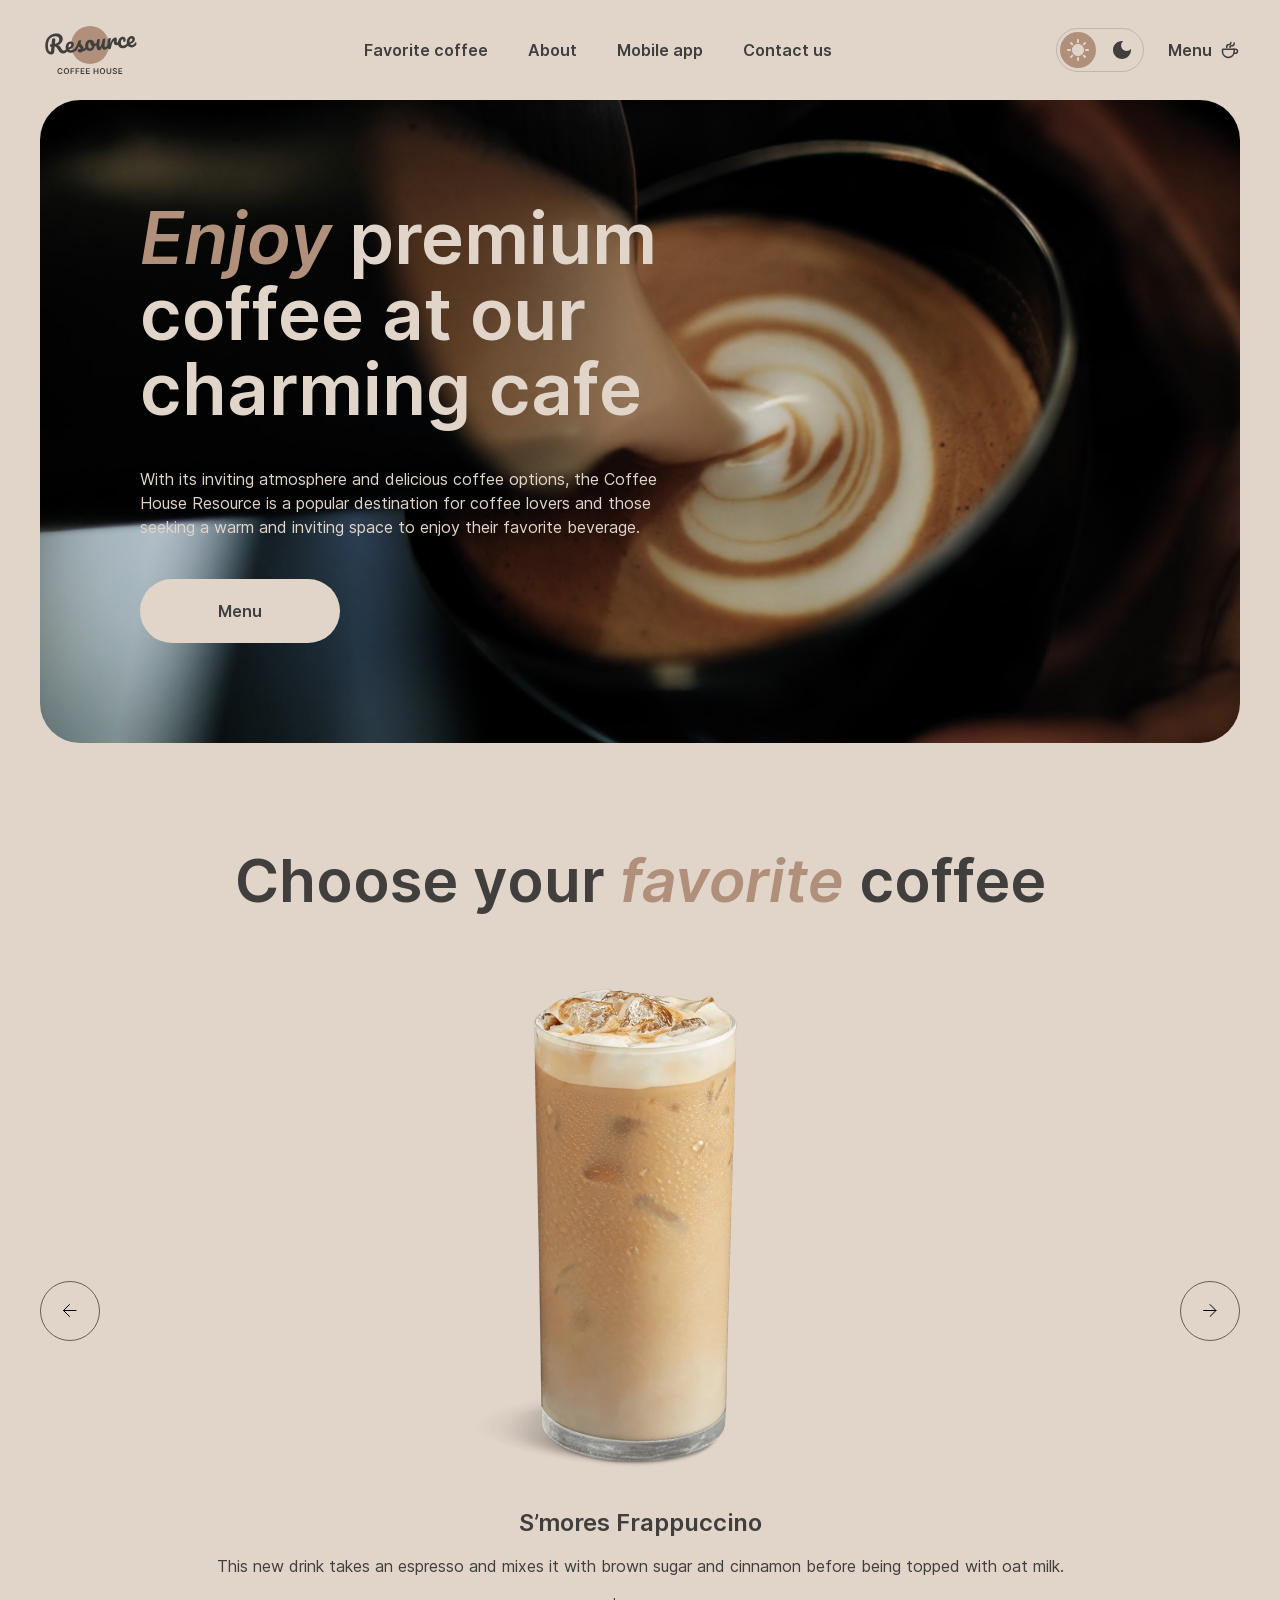
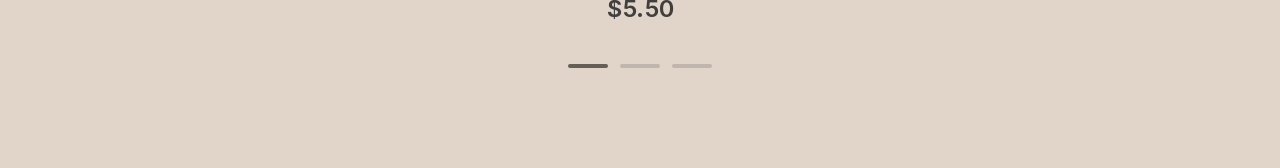
==== index.html @ f8a08c41 "feat: add slider section" ====
<!DOCTYPE html>
<html lang="en" data-theme="light">
  <head>
    <meta charset="UTF-8" />
    <meta name="viewport" content="width=device-width, initial-scale=1.0" />
    <title>Resource coffee house</title>
    <link rel="stylesheet" href="styles.css" />
    <link rel="shortcut icon" href="favicon.ico" />
    <link rel="preconnect" href="https://fonts.googleapis.com" />
  </head>
  <body>
    <header class="header">
      <div class="container header__container">
        <a class="header__logo" href="index.html">
          <svg
            width="100"
            height="60"
            viewBox="0 0 100 60"
            fill="none"
            aria-hidden="true"
          >
            <path
              d="M69 25C69 35.4934 60.4934 44 50 44C39.5066 44 31 35.4934 31 25C31 14.5066 39.5066 6 50 6C60.4934 6 69 14.5066 69 25Z"
              fill="var(--text-accent)"
            />
            <path
              d="M95.6784 22.2913C95.8856 22.2732 96.0534 22.3548 96.1817 22.5364C96.326 22.7165 96.4127 22.9739 96.442 23.3086C96.4922 23.8824 96.4 24.3884 96.1652 24.8265C95.7789 25.5509 95.2359 26.1365 94.5362 26.5832C93.8524 27.0285 93.0084 27.295 92.0042 27.3829C90.4741 27.5168 89.2469 27.1664 88.3226 26.3318C87.3969 25.4812 86.8658 24.2749 86.7291 22.7129C86.6329 21.6131 86.7748 20.5727 87.1547 19.5919C87.5333 18.5951 88.1046 17.7822 88.8687 17.1532C89.6487 16.5229 90.5568 16.1623 91.5928 16.0717C92.5173 15.9908 93.2829 16.2049 93.8895 16.714C94.4948 17.2071 94.8386 17.9239 94.9209 18.8643C95.0171 19.9641 94.7016 20.9473 93.9743 21.814C93.2617 22.6633 91.9772 23.4021 90.1208 24.0303C90.5675 24.73 91.2451 25.0401 92.1537 24.9606C92.8072 24.9035 93.3279 24.7053 93.7158 24.3662C94.1197 24.0257 94.5692 23.4725 95.0643 22.7064C95.2346 22.4506 95.4393 22.3122 95.6784 22.2913ZM91.3914 18.4503C90.8016 18.5019 90.3295 18.8885 89.9751 19.6102C89.6365 20.3304 89.5098 21.1767 89.5949 22.149L89.5991 22.1968C90.5199 21.8914 91.2318 21.4918 91.7347 20.9981C92.2376 20.5044 92.4632 19.9626 92.4117 19.3729C92.3852 19.0701 92.2766 18.8386 92.0859 18.6786C91.9098 18.5013 91.6783 18.4252 91.3914 18.4503Z"
              fill="var(--text-primary)"
            />
            <path
              d="M83.2976 28.1446C81.7356 28.2813 80.4779 27.9497 79.5245 27.1497C78.5857 26.3324 78.0529 25.1985 77.926 23.7481C77.813 22.457 77.969 21.303 78.394 20.2861C78.819 19.2692 79.4149 18.4622 80.1818 17.8651C80.9487 17.268 81.7784 16.9304 82.671 16.8523C83.5477 16.7756 84.2481 16.9793 84.7723 17.4635C85.311 17.9303 85.6159 18.5702 85.6871 19.383C85.7456 20.0525 85.6437 20.6316 85.3813 21.1203C85.1348 21.6076 84.7725 21.8722 84.2944 21.9141C83.9915 21.9406 83.7382 21.8904 83.5344 21.7637C83.3465 21.6356 83.2414 21.444 83.2191 21.189C83.2093 21.0774 83.2141 20.9485 83.2334 20.8023C83.2527 20.6561 83.2676 20.5504 83.278 20.4852C83.3367 20.2392 83.357 20.0125 83.3389 19.8053C83.3208 19.5981 83.2511 19.4436 83.1297 19.3418C83.0243 19.2386 82.876 19.1953 82.6847 19.2121C82.3181 19.2441 81.9901 19.4415 81.7006 19.8041C81.4097 20.1508 81.193 20.6114 81.0506 21.186C80.9081 21.7606 80.8661 22.3826 80.9247 23.0521C81.0865 24.901 81.9723 25.7551 83.5821 25.6142C84.2356 25.557 84.9181 25.2805 85.6296 24.7846C86.3556 24.2714 87.0469 23.5444 87.7034 22.6036C87.8752 22.3637 88.0806 22.2333 88.3197 22.2124C88.5269 22.1942 88.6946 22.2759 88.8229 22.4574C88.9672 22.6375 89.054 22.895 89.0832 23.2297C89.1362 23.8354 89.028 24.3427 88.7587 24.7518C88.0904 25.7418 87.2526 26.5378 86.2452 27.1399C85.2524 27.7247 84.2699 28.0596 83.2976 28.1446Z"
              fill="var(--text-primary)"
            />
            <path
              d="M69.549 29.3476C68.9433 29.4006 68.485 29.1195 68.1742 28.5042C67.8794 27.8876 67.6706 26.8779 67.5479 25.4753C67.3666 23.4032 67.4892 21.4089 67.9158 19.4924C68.0188 19.0177 68.2207 18.6627 68.5213 18.4276C68.8365 18.1752 69.289 18.0232 69.8787 17.9716C70.1975 17.9437 70.4242 17.964 70.5586 18.0326C70.6931 18.1011 70.7701 18.2469 70.7897 18.4701C70.812 18.7251 70.7426 19.3094 70.5816 20.2229C70.478 20.8744 70.3993 21.4434 70.3455 21.93C70.2917 22.4165 70.2636 23.0132 70.2612 23.7201C70.6673 22.3033 71.1594 21.136 71.7376 20.2181C72.3158 19.3002 72.8997 18.6308 73.4892 18.2098C74.0947 17.7874 74.6605 17.5532 75.1865 17.5072C76.2225 17.4166 76.7858 17.8893 76.8765 18.9253C76.8946 19.1325 76.8668 19.6409 76.7931 20.4504C76.7214 21.0991 76.6925 21.5032 76.7064 21.6626C76.7552 22.2204 76.9789 22.4819 77.3773 22.4471C77.8236 22.408 78.3668 22.0072 79.0067 21.2445C79.1958 21.0191 79.4019 20.8967 79.6251 20.8772C79.8323 20.8591 80 20.9408 80.1283 21.1223C80.2712 21.2864 80.3559 21.5199 80.3824 21.8228C80.434 22.4125 80.315 22.8887 80.0255 23.2513C79.6197 23.7526 79.1285 24.1971 78.5521 24.5848C77.9903 24.9552 77.3746 25.1697 76.7052 25.2282C75.8604 25.3021 75.196 25.1434 74.7121 24.7521C74.2441 24.3594 73.978 23.7965 73.9139 23.0633C73.8929 22.8242 73.8959 22.583 73.9228 22.3397C73.9268 22.0182 73.9239 21.8016 73.9142 21.69C73.8919 21.435 73.793 21.3151 73.6177 21.3305C73.3786 21.3514 73.0836 21.6503 72.7325 22.2271C72.396 22.7865 72.0748 23.5213 71.7689 24.4314C71.4631 25.3415 71.2332 26.2932 71.0791 27.2864C70.9694 28.0509 70.8068 28.5791 70.5914 28.8709C70.3906 29.1455 70.0431 29.3044 69.549 29.3476Z"
              fill="var(--text-primary)"
            />
            <path
              d="M59.2462 30.2488C58.5289 30.3116 57.9106 30.0364 57.3912 29.4233C56.8863 28.7929 56.5906 27.9836 56.5042 26.9954C56.3996 25.8 56.3838 24.7012 56.4567 23.699C56.5282 22.6809 56.6985 21.5979 56.9675 20.4501C57.085 19.958 57.2782 19.5958 57.547 19.3635C57.8157 19.1312 58.2609 18.9878 58.8826 18.9334C59.2332 18.9028 59.4772 18.9376 59.6145 19.038C59.7677 19.1371 59.8541 19.2981 59.8736 19.5213C59.8847 19.6488 59.8347 20.0868 59.7235 20.8354C59.6157 21.4391 59.5349 21.9842 59.4811 22.4707C59.3088 24.1722 59.247 25.3019 59.2958 25.8598C59.3251 26.1945 59.3859 26.4301 59.4781 26.5666C59.569 26.6871 59.7021 26.7397 59.8774 26.7244C60.1165 26.7035 60.3904 26.4386 60.6993 25.9297C61.024 25.4195 61.3431 24.6608 61.6565 23.6536C61.9859 22.6451 62.2798 21.4148 62.5382 19.9627C62.6239 19.4734 62.7852 19.114 63.0221 18.8845C63.2749 18.6535 63.6643 18.5151 64.1903 18.4691C64.5569 18.437 64.8161 18.4625 64.9679 18.5456C65.1184 18.6127 65.204 18.7658 65.2249 19.0049C65.2598 19.4034 65.1561 20.5127 64.9138 22.3327C64.646 24.412 64.533 25.6907 64.5748 26.1688C64.6013 26.4717 64.686 26.7052 64.8289 26.8694C64.9703 27.0176 65.1447 27.0827 65.3519 27.0645C65.6706 27.0366 66.0285 26.8126 66.4254 26.3924C66.8368 25.9549 67.3708 25.2657 68.0273 24.3249C68.199 24.0851 68.4044 23.9547 68.6435 23.9337C68.8507 23.9156 69.0185 23.9973 69.1468 24.1788C69.291 24.3589 69.3778 24.6163 69.4071 24.9511C69.4629 25.5886 69.3547 26.096 69.0825 26.4731C68.471 27.3779 67.7905 28.1361 67.041 28.7477C66.3074 29.358 65.4385 29.707 64.4343 29.7949C63.6693 29.8618 63.0776 29.6165 62.6594 29.0588C62.2572 28.4997 62.0093 27.6862 61.9159 26.6183C61.7398 27.7259 61.4065 28.5982 60.9162 29.2354C60.4245 29.8566 59.8678 30.1944 59.2462 30.2488Z"
              fill="var(--text-primary)"
            />
            <path
              d="M57.5606 22.8796C57.7678 22.8614 57.9362 22.9511 58.0659 23.1485C58.1956 23.346 58.2744 23.6041 58.3023 23.9229C58.3692 24.688 58.1779 25.1625 57.7282 25.3463C56.8011 25.7647 55.7659 26.048 54.6225 26.1963C54.4367 27.5616 53.9332 28.6898 53.1117 29.5808C52.2888 30.4559 51.3115 30.9429 50.1799 31.0419C49.2235 31.1256 48.3824 30.9663 47.6566 30.564C46.9467 30.1603 46.383 29.5913 45.9654 28.8569C45.5478 28.1225 45.3 27.309 45.2219 26.4164C45.1159 25.205 45.2529 24.1089 45.6328 23.1281C46.0114 22.1313 46.5841 21.3343 47.351 20.7372C48.1165 20.1242 48.9933 19.7744 49.9816 19.688C51.1929 19.582 52.2022 19.9193 53.0093 20.6999C53.8309 21.4632 54.3592 22.453 54.5941 23.6691C55.339 23.5558 56.2177 23.3183 57.23 22.9567C57.3547 22.9136 57.4649 22.8879 57.5606 22.8796ZM50.1494 28.4908C50.6595 28.4462 51.0797 28.2007 51.41 27.7542C51.7563 27.3063 51.959 26.6863 52.0182 25.8941C51.4948 25.6026 51.0739 25.1977 50.7555 24.6795C50.4531 24.1599 50.2754 23.5972 50.2224 22.9916C50.2001 22.7365 50.2017 22.4794 50.2272 22.2202L50.1076 22.2307C49.4701 22.2864 48.9633 22.644 48.5873 23.3032C48.2259 23.9452 48.094 24.824 48.1916 25.9398C48.2683 26.8164 48.4942 27.4712 48.8694 27.9042C49.2605 28.3357 49.6872 28.5313 50.1494 28.4908Z"
              fill="var(--text-primary)"
            />
            <path
              d="M40.3103 32.4354C39.4815 32.508 38.8272 32.3725 38.3474 32.029C37.8836 31.6841 37.6307 31.2726 37.5889 30.7944C37.5527 30.38 37.6727 30.0081 37.9491 29.6787C38.2254 29.3494 38.6584 29.1589 39.2482 29.1073C39.4554 29.0892 39.6966 29.0922 39.9717 29.1163C40.2614 29.1231 40.4787 29.1282 40.6235 29.1316C40.5713 28.7185 40.4415 28.3364 40.2341 27.9851C40.0427 27.6325 39.8048 27.3 39.5205 26.9876C39.2348 26.6592 38.9692 26.3773 38.7237 26.1418C38.3119 27.1254 37.8861 27.9497 37.4464 28.6145C37.0226 29.278 36.5482 29.9137 36.0232 30.5218C35.7614 30.8338 35.4711 31.0038 35.1523 31.0316C34.8973 31.054 34.6824 30.9844 34.5077 30.823C34.3316 30.6457 34.2316 30.4216 34.2079 30.1506C34.1801 29.8318 34.2658 29.5272 34.4653 29.2367L34.7426 28.827C35.5244 27.6664 36.1078 26.7159 36.4928 25.9756C36.7233 25.4896 36.9884 24.8481 37.288 24.0509C37.5863 23.2379 37.8745 22.4016 38.1527 21.542C38.3942 20.8142 38.9931 20.4085 39.9494 20.3248C40.3957 20.2858 40.71 20.2984 40.8923 20.3628C41.0746 20.4271 41.1734 20.547 41.1888 20.7223C41.1971 20.8179 41.1785 20.9722 41.1329 21.1849C41.0873 21.3977 41.0177 21.6126 40.9243 21.8296C40.6876 22.4285 40.5867 22.9272 40.6215 23.3257C40.6424 23.5647 40.7451 23.8208 40.9296 24.0937C41.1301 24.3653 41.4244 24.7009 41.8127 25.1006C42.3814 25.7254 42.8141 26.2657 43.111 26.7216C43.4224 27.1601 43.6025 27.6583 43.6513 28.2162C43.6652 28.3756 43.6688 28.6001 43.662 28.8898C44.4166 28.5187 45.2626 27.6335 46.2003 26.2345C46.372 25.9946 46.5774 25.8642 46.8165 25.8433C47.0237 25.8252 47.1915 25.9069 47.3198 26.0884C47.464 26.2685 47.5508 26.5259 47.5801 26.8606C47.6331 27.4663 47.5249 27.9737 47.2555 28.3827C46.545 29.4407 45.8392 30.185 45.1381 30.6158C44.4515 31.0292 43.5756 31.2985 42.5105 31.4238C41.9204 32.0215 41.187 32.3587 40.3103 32.4354Z"
              fill="var(--text-primary)"
            />
            <path
              d="M36.6161 26.7357C36.8233 26.7175 36.9911 26.7992 37.1194 26.9807C37.2636 27.1608 37.3504 27.4183 37.3797 27.753C37.4355 28.3905 37.3273 28.8979 37.0551 29.2751C36.5281 30.0439 35.7492 30.7786 34.7183 31.4791C33.7034 32.1782 32.5823 32.5815 31.355 32.6888C29.6814 32.8353 28.3426 32.4947 27.3386 31.667C26.3347 30.8394 25.7637 29.6365 25.6256 28.0586C25.5294 26.9588 25.6713 25.9185 26.0512 24.9376C26.4298 23.9408 27.0011 23.1279 27.7652 22.4989C28.5452 21.8686 29.4533 21.508 30.4893 21.4174C31.4138 21.3365 32.1793 21.5506 32.786 22.0597C33.3913 22.5528 33.7351 23.2696 33.8173 24.21C33.9136 25.3098 33.5981 26.293 32.8708 27.1597C32.1581 28.009 30.8816 28.7471 29.0412 29.3739C29.5039 30.0722 30.293 30.3726 31.4088 30.275C32.126 30.2122 32.9173 29.894 33.7826 29.3204C34.6625 28.7295 35.4016 27.9983 35.9999 27.1269C36.1716 26.887 36.377 26.7566 36.6161 26.7357ZM30.2878 23.796C29.6981 23.8476 29.226 24.2342 28.8715 24.9559C28.533 25.6761 28.4063 26.5224 28.4914 27.4947L28.4955 27.5425C29.4164 27.2371 30.1283 26.8375 30.6312 26.3438C31.1341 25.8501 31.3597 25.3083 31.3081 24.7186C31.2816 24.4158 31.1731 24.1843 30.9824 24.0243C30.8063 23.847 30.5747 23.7709 30.2878 23.796Z"
              fill="var(--text-primary)"
            />
            <path
              d="M27.6906 27.5167C27.8978 27.4986 28.0656 27.5803 28.1939 27.7618C28.3382 27.9419 28.4249 28.1993 28.4542 28.5341C28.5086 29.1557 28.4004 29.6631 28.1296 30.0561C27.4454 31.0476 26.7351 31.8324 25.9987 32.4108C25.261 32.9733 24.3581 33.3012 23.2902 33.3946C22.2541 33.4853 21.3451 33.2837 20.5631 32.79C19.797 32.2949 19.028 31.3985 18.256 30.1009C17.6351 29.063 17.151 28.3023 16.8035 27.8188C16.4547 27.3193 16.119 26.9712 15.7967 26.7745C15.4903 26.5765 15.1198 26.4724 14.6852 26.4622C14.6508 26.8025 14.5595 27.8705 14.4114 29.6663C14.3537 30.4744 14.3165 30.9675 14.3 31.1456C14.2256 32.1319 13.9724 32.9089 13.5402 33.4767C13.1067 34.0286 12.4038 34.3471 11.4315 34.4321C10.3636 34.5256 9.38799 34.2977 8.50477 33.7486C7.63609 33.1822 6.9298 32.3606 6.38589 31.2839C5.84059 30.1913 5.50518 28.9277 5.37968 27.4932C5.1454 24.8154 5.40544 22.4638 6.15978 20.4383C6.93006 18.4115 8.10738 16.8148 9.69174 15.6483C11.2906 14.4644 13.1899 13.7763 15.3895 13.5838C16.9196 13.45 18.223 13.5688 19.2994 13.9404C20.3759 14.312 21.1968 14.8826 21.762 15.6523C22.3432 16.4206 22.6784 17.3148 22.7676 18.3349C22.8457 19.2275 22.7073 20.1229 22.3522 21.0213C22.0117 21.9023 21.4476 22.7066 20.66 23.434C19.8724 24.1614 18.8869 24.7375 17.7034 25.1622C18.4866 25.3025 19.1057 25.5856 19.5605 26.0116C20.0154 26.4376 20.4891 27.0787 20.9816 27.9351C21.5115 28.8524 22.0112 29.5153 22.4806 29.924C22.966 30.3312 23.4955 30.5098 24.0693 30.4596C24.5794 30.4149 25.0509 30.205 25.4838 29.8299C25.9154 29.4388 26.4456 28.7981 27.0744 27.9079C27.2461 27.6681 27.4515 27.5377 27.6906 27.5167ZM11.3837 26.727C10.8418 26.7744 10.4561 26.6797 10.2266 26.4428C10.013 26.2045 9.89225 25.9259 9.86436 25.6071C9.8309 25.2246 9.92394 24.9113 10.1435 24.6672C10.379 24.4218 10.6562 24.2851 10.9749 24.2572L11.5727 24.2049C11.691 22.6206 11.8123 21.2528 11.9364 20.1016C12.053 19.0474 12.6771 18.4708 13.8088 18.3718C14.7173 18.2923 15.2071 18.659 15.2782 19.4719C15.2936 19.6473 15.2975 19.7835 15.2899 19.8805L14.9199 23.9121C15.7764 23.789 16.5393 23.5134 17.2085 23.0855C17.8937 22.6561 18.4149 22.0966 18.7722 21.4068C19.1454 20.7156 19.2957 19.9556 19.2232 19.1268C19.1353 18.1226 18.7236 17.3636 17.988 16.8498C17.2524 16.3359 16.2232 16.1369 14.9002 16.2526C13.3382 16.3893 12.0016 16.8997 10.8904 17.7839C9.79381 18.6508 8.98568 19.8779 8.46605 21.4653C7.94503 23.0366 7.78003 24.9142 7.97108 27.0978C8.06033 28.1179 8.24063 28.9855 8.51198 29.7006C8.78334 30.4157 9.08648 30.9432 9.42139 31.2834C9.75631 31.6235 10.0592 31.7817 10.3302 31.7579C10.5374 31.7398 10.6957 31.6216 10.8051 31.4032C10.9304 31.1834 11.0127 30.839 11.052 30.3698L11.3837 26.727Z"
              fill="var(--text-primary)"
            />
            <path
              d="M78.4023 54.0001V48.1819H82.1864V49.0654H79.4563V50.645H81.9904V51.5285H79.4563V53.1165H82.2092V54.0001H78.4023Z"
              fill="var(--text-primary)"
            />
            <path
              d="M75.9698 49.7813C75.9433 49.5332 75.8316 49.34 75.6346 49.2017C75.4395 49.0635 75.1857 48.9943 74.8732 48.9943C74.6535 48.9943 74.4651 49.0275 74.3079 49.0938C74.1507 49.1601 74.0304 49.25 73.9471 49.3637C73.8638 49.4773 73.8211 49.607 73.8192 49.7529C73.8192 49.8741 73.8467 49.9792 73.9016 50.0682C73.9585 50.1572 74.0352 50.233 74.1317 50.2955C74.2283 50.3561 74.3353 50.4072 74.4528 50.4489C74.5702 50.4906 74.6886 50.5256 74.8079 50.554L75.3533 50.6904C75.573 50.7415 75.7842 50.8106 75.9869 50.8977C76.1914 50.9849 76.3742 51.0947 76.5352 51.2273C76.698 51.3599 76.8268 51.5199 76.9215 51.7074C77.0162 51.8949 77.0636 52.1146 77.0636 52.3665C77.0636 52.7074 76.9764 53.0076 76.8022 53.2671C76.628 53.5246 76.3761 53.7263 76.0465 53.8722C75.7189 54.0161 75.3221 54.0881 74.8562 54.0881C74.4035 54.0881 74.0105 54.018 73.6772 53.8779C73.3458 53.7377 73.0863 53.5332 72.8988 53.2642C72.7132 52.9953 72.6128 52.6676 72.5977 52.2813H73.6346C73.6497 52.4839 73.7122 52.6525 73.8221 52.787C73.9319 52.9214 74.0749 53.0218 74.2511 53.0881C74.4291 53.1544 74.628 53.1875 74.8477 53.1875C75.0768 53.1875 75.2776 53.1534 75.4499 53.0852C75.6242 53.0152 75.7605 52.9186 75.859 52.7955C75.9575 52.6705 76.0077 52.5246 76.0096 52.358C76.0077 52.2065 75.9632 52.0815 75.8761 51.983C75.7889 51.8826 75.6668 51.7993 75.5096 51.733C75.3543 51.6648 75.1725 51.6042 74.9641 51.5512L74.3022 51.3807C73.823 51.2576 73.4442 51.071 73.1658 50.821C72.8893 50.5692 72.7511 50.2349 72.7511 49.8182C72.7511 49.4754 72.8439 49.1752 73.0295 48.9176C73.217 48.6601 73.4717 48.4602 73.7937 48.3182C74.1156 48.1743 74.4802 48.1023 74.8874 48.1023C75.3003 48.1023 75.6621 48.1743 75.9727 48.3182C76.2852 48.4602 76.5304 48.6582 76.7085 48.912C76.8865 49.1638 76.9783 49.4536 76.984 49.7813H75.9698Z"
              fill="var(--text-primary)"
            />
            <path
              d="M70.2086 48.1819H71.2626V51.983C71.2626 52.3997 71.1641 52.7662 70.9672 53.0825C70.7721 53.3987 70.4975 53.6459 70.1433 53.8239C69.7891 54.0001 69.3753 54.0881 68.9018 54.0881C68.4264 54.0881 68.0117 54.0001 67.6575 53.8239C67.3033 53.6459 67.0287 53.3987 66.8336 53.0825C66.6386 52.7662 66.541 52.3997 66.541 51.983V48.1819H67.595V51.895C67.595 52.1374 67.648 52.3533 67.7541 52.5427C67.862 52.7321 68.0136 52.8807 68.2086 52.9887C68.4037 53.0948 68.6348 53.1478 68.9018 53.1478C69.1689 53.1478 69.3999 53.0948 69.595 52.9887C69.792 52.8807 69.9435 52.7321 70.0495 52.5427C70.1556 52.3533 70.2086 52.1374 70.2086 51.895V48.1819Z"
              fill="var(--text-primary)"
            />
            <path
              d="M65.1435 51.0909C65.1435 51.7178 65.026 52.2548 64.7912 52.7017C64.5582 53.1468 64.2401 53.4877 63.8366 53.7245C63.4351 53.9612 62.9796 54.0796 62.4702 54.0796C61.9607 54.0796 61.5043 53.9612 61.1009 53.7245C60.6993 53.4858 60.3812 53.144 60.1463 52.6989C59.9134 52.2519 59.7969 51.7159 59.7969 51.0909C59.7969 50.464 59.9134 49.9281 60.1463 49.483C60.3812 49.036 60.6993 48.6942 61.1009 48.4574C61.5043 48.2207 61.9607 48.1023 62.4702 48.1023C62.9796 48.1023 63.4351 48.2207 63.8366 48.4574C64.2401 48.6942 64.5582 49.036 64.7912 49.483C65.026 49.9281 65.1435 50.464 65.1435 51.0909ZM64.0838 51.0909C64.0838 50.6496 64.0147 50.2775 63.8764 49.9745C63.7401 49.6695 63.5507 49.4394 63.3082 49.2841C63.0658 49.1269 62.7865 49.0483 62.4702 49.0483C62.1539 49.0483 61.8745 49.1269 61.6321 49.2841C61.3897 49.4394 61.1993 49.6695 61.0611 49.9745C60.9247 50.2775 60.8565 50.6496 60.8565 51.0909C60.8565 51.5322 60.9247 51.9053 61.0611 52.2102C61.1993 52.5133 61.3897 52.7434 61.6321 52.9006C61.8745 53.0559 62.1539 53.1335 62.4702 53.1335C62.7865 53.1335 63.0658 53.0559 63.3082 52.9006C63.5507 52.7434 63.7401 52.5133 63.8764 52.2102C64.0147 51.9053 64.0838 51.5322 64.0838 51.0909Z"
              fill="var(--text-primary)"
            />
            <path
              d="M53.5918 54.0001V48.1819H54.6458V50.645H57.3418V48.1819H58.3986V54.0001H57.3418V51.5285H54.6458V54.0001H53.5918Z"
              fill="var(--text-primary)"
            />
            <path
              d="M45.9492 54.0001V48.1819H49.7333V49.0654H47.0032V50.645H49.5373V51.5285H47.0032V53.1165H49.756V54.0001H45.9492Z"
              fill="var(--text-primary)"
            />
            <path
              d="M40.6895 54.0001V48.1819H44.4735V49.0654H41.7434V50.645H44.2775V51.5285H41.7434V53.1165H44.4963V54.0001H40.6895Z"
              fill="var(--text-primary)"
            />
            <path
              d="M35.6016 54.0001V48.1819H39.3288V49.0654H36.6555V50.645H39.0732V51.5285H36.6555V54.0001H35.6016Z"
              fill="var(--text-primary)"
            />
            <path
              d="M30.5137 54.0001V48.1819H34.2409V49.0654H31.5676V50.645H33.9853V51.5285H31.5676V54.0001H30.5137Z"
              fill="var(--text-primary)"
            />
            <path
              d="M29.1181 51.0909C29.1181 51.7178 29.0007 52.2548 28.7658 52.7017C28.5328 53.1468 28.2147 53.4877 27.8113 53.7245C27.4097 53.9612 26.9542 54.0796 26.4448 54.0796C25.9353 54.0796 25.4789 53.9612 25.0755 53.7245C24.6739 53.4858 24.3558 53.144 24.1209 52.6989C23.888 52.2519 23.7715 51.7159 23.7715 51.0909C23.7715 50.464 23.888 49.9281 24.1209 49.483C24.3558 49.036 24.6739 48.6942 25.0755 48.4574C25.4789 48.2207 25.9353 48.1023 26.4448 48.1023C26.9542 48.1023 27.4097 48.2207 27.8113 48.4574C28.2147 48.6942 28.5328 49.036 28.7658 49.483C29.0007 49.9281 29.1181 50.464 29.1181 51.0909ZM28.0584 51.0909C28.0584 50.6496 27.9893 50.2775 27.851 49.9745C27.7147 49.6695 27.5253 49.4394 27.2828 49.2841C27.0404 49.1269 26.7611 49.0483 26.4448 49.0483C26.1285 49.0483 25.8491 49.1269 25.6067 49.2841C25.3643 49.4394 25.1739 49.6695 25.0357 49.9745C24.8993 50.2775 24.8311 50.6496 24.8311 51.0909C24.8311 51.5322 24.8993 51.9053 25.0357 52.2102C25.1739 52.5133 25.3643 52.7434 25.6067 52.9006C25.8491 53.0559 26.1285 53.1335 26.4448 53.1335C26.7611 53.1335 27.0404 53.0559 27.2828 52.9006C27.5253 52.7434 27.7147 52.5133 27.851 52.2102C27.9893 51.9053 28.0584 51.5322 28.0584 51.0909Z"
              fill="var(--text-primary)"
            />
            <path
              d="M22.5536 50.1449H21.4911C21.4608 49.9707 21.4049 49.8163 21.3235 49.6818C21.2421 49.5455 21.1407 49.4299 21.0195 49.3352C20.8983 49.2406 20.7601 49.1695 20.6048 49.1222C20.4513 49.0729 20.2856 49.0483 20.1076 49.0483C19.7913 49.0483 19.511 49.1279 19.2667 49.287C19.0224 49.4442 18.8311 49.6752 18.6928 49.9801C18.5546 50.2832 18.4854 50.6534 18.4854 51.0909C18.4854 51.536 18.5546 51.911 18.6928 52.2159C18.833 52.519 19.0243 52.7481 19.2667 52.9034C19.511 53.0568 19.7904 53.1335 20.1048 53.1335C20.279 53.1335 20.4419 53.1108 20.5934 53.0654C20.7468 53.018 20.8841 52.9489 21.0053 52.858C21.1284 52.7671 21.2317 52.6553 21.315 52.5227C21.4002 52.3902 21.4589 52.2387 21.4911 52.0682L22.5536 52.0739C22.5138 52.3504 22.4277 52.6099 22.2951 52.8523C22.1644 53.0947 21.993 53.3087 21.7809 53.4943C21.5688 53.6781 21.3207 53.822 21.0366 53.9262C20.7525 54.0284 20.4371 54.0796 20.0906 54.0796C19.5792 54.0796 19.1228 53.9612 18.7212 53.7245C18.3197 53.4877 18.0034 53.1459 17.7724 52.6989C17.5413 52.2519 17.4258 51.7159 17.4258 51.0909C17.4258 50.464 17.5423 49.9281 17.7752 49.483C18.0082 49.036 18.3254 48.6942 18.7269 48.4574C19.1284 48.2207 19.583 48.1023 20.0906 48.1023C20.4144 48.1023 20.7156 48.1477 20.994 48.2387C21.2724 48.3296 21.5205 48.4631 21.7383 48.6392C21.9561 48.8135 22.1351 49.0275 22.2752 49.2813C22.4173 49.5332 22.5101 49.821 22.5536 50.1449Z"
              fill="var(--text-primary)"
            />
          </svg>
        </a>

        <nav class="header__menu menu">
          <ul class="menu__list">
            <li class="menu__item">
              <a class="menu__link" href="#favorite">Favorite coffee</a>
            </li>
            <li class="menu__item">
              <a class="menu__link" href="#about">About</a>
            </li>
            <li class="menu__item">
              <a class="menu__link" href="#mobile-app">Mobile app</a>
            </li>
            <li class="menu__item">
              <a class="menu__link" href="#contacts">Contact us</a>
            </li>
          </ul>
        </nav>

        <div class="header__actions">
          <button class="header__theme-switch theme-switch" type="button">
            <span
              class="theme-switch__icon theme-switch__icon--sun"
              aria-hidden="true"
            >
              <svg width="22" height="22" viewBox="0 0 22 22" fill="none">
                <path
                  d="M10 3V1C10 0.45 10.45 0 11 0C11.55 0 12 0.45 12 1V3C12 3.55 11.55 4 11 4C10.45 4 10 3.55 10 3ZM17.36 6.05L18.77 4.63C19.16 4.24 19.16 3.61 18.77 3.22C18.38 2.83 17.75 2.83 17.36 3.22L15.95 4.64C15.56 5.03 15.56 5.66 15.95 6.05C16.34 6.44 16.97 6.44 17.36 6.05ZM21 10H19C18.45 10 18 10.45 18 11C18 11.55 18.45 12 19 12H21C21.55 12 22 11.55 22 11C22 10.45 21.55 10 21 10ZM11 18C10.45 18 10 18.45 10 19V21C10 21.55 10.45 22 11 22C11.55 22 12 21.55 12 21V19C12 18.45 11.55 18 11 18ZM4.64 6.05L3.22 4.64C2.83 4.25 2.83 3.61 3.22 3.23C3.61 2.85 4.25 2.84 4.63 3.23L6.04 4.64C6.43 5.03 6.43 5.67 6.04 6.05C5.65 6.43 5.02 6.44 4.64 6.05ZM15.95 15.95C15.56 16.34 15.56 16.98 15.95 17.36L17.36 18.77C17.75 19.16 18.39 19.16 18.77 18.77C19.16 18.38 19.16 17.74 18.77 17.36L17.36 15.95C16.98 15.56 16.34 15.56 15.95 15.95ZM1 12H3C3.55 12 4 11.55 4 11C4 10.45 3.55 10 3 10H1C0.45 10 0 10.45 0 11C0 11.55 0.45 12 1 12ZM4.64 18.78L6.05 17.37C6.44 16.98 6.44 16.34 6.05 15.96C5.66 15.58 5.02 15.57 4.64 15.96L3.23 17.37C2.84 17.76 2.84 18.4 3.23 18.78C3.61 19.17 4.25 19.17 4.64 18.78ZM11 5C7.69 5 5 7.69 5 11C5 14.31 7.69 17 11 17C14.31 17 17 14.31 17 11C17 7.69 14.31 5 11 5Z"
                  fill="currentColor"
                />
              </svg>
            </span>

            <span
              class="theme-switch__icon theme-switch__icon--moon"
              aria-hidden="true"
            >
              <svg width="18" height="18" viewBox="0 0 18 18" fill="none">
                <path
                  d="M9 0C4.03 0 0 4.03 0 9C0 13.97 4.03 18 9 18C13.97 18 18 13.97 18 9C18 8.54 17.96 8.08 17.9 7.64C16.92 9.01 15.32 9.9 13.5 9.9C10.52 9.9 8.1 7.48 8.1 4.5C8.1 2.69 8.99 1.08 10.36 0.0999999C9.92 0.0399999 9.46 0 9 0Z"
                  fill="currentColor"
                />
              </svg>
            </span>
          </button>

          <a class="header__catalog-link catalog-link" href="catalog.html">
            <span class="catalog-link__text">Menu</span>
            <svg
              class="catalog-link__icon"
              width="20"
              height="20"
              viewBox="0 0 20 20"
              fill="none"
            >
              <path
                d="M14.167 9.76667V11.6667C14.167 14.8883 11.5553 17.5 8.33366 17.5C5.112 17.5 2.50033 14.8883 2.50033 11.6667V9.76667C2.50033 9.4353 2.76896 9.16667 3.10033 9.16667H13.567C13.8984 9.16667 14.167 9.4353 14.167 9.76667Z"
                stroke="currentColor"
                stroke-width="1.5"
                stroke-linecap="round"
                stroke-linejoin="round"
              />
              <path
                d="M10.0003 7.50008C10.0003 6.66675 10.5956 5.83341 11.786 5.83341C13.101 5.83341 14.167 4.76743 14.167 3.45246V2.91675"
                stroke="currentColor"
                stroke-width="1.5"
                stroke-linecap="round"
                stroke-linejoin="round"
              />
              <path
                d="M6.66634 7.5V7.08333C6.66634 5.70262 7.78563 4.58333 9.16634 4.58333C10.0868 4.58333 10.833 3.83714 10.833 2.91667V2.5"
                stroke="currentColor"
                stroke-width="1.5"
                stroke-linecap="round"
                stroke-linejoin="round"
              />
              <path
                d="M13.333 9.16675H15.4163C16.5669 9.16675 17.4997 10.0995 17.4997 11.2501C17.4997 12.4007 16.5669 13.3334 15.4163 13.3334H14.1663"
                stroke="currentColor"
                stroke-width="1.5"
                stroke-linecap="round"
                stroke-linejoin="round"
              />
            </svg>
          </a>

          <button class="burger-menu" type="button">
            <span class="burger-menu__item" aria-hidden="true"></span>
          </button>
        </div>
      </div>
    </header>

    <main>
      <section class="hero">
        <div class="container">
          <div class="hero__card">
            <div class="hero__content">
              <h1 class="hero__title">
                <span>Enjoy</span> premium coffee at our charming cafe
              </h1>
              <p class="hero__text">
                With its inviting atmosphere and delicious coffee options, the
                Coffee House Resource is a popular destination for coffee lovers
                and those seeking a warm and inviting space to enjoy their
                favorite beverage.
              </p>
              <a class="hero__catalog-link" href="catalog.html">
                <span class="hero__catalog-link__text">Menu</span>
                <svg
                  class="hero__catalog-link__icon"
                  width="20"
                  height="20"
                  viewBox="0 0 20 20"
                  fill="none"
                >
                  <path
                    d="M14.166 9.76667V11.6667C14.166 14.8883 11.5543 17.5 8.33268 17.5C5.11102 17.5 2.49935 14.8883 2.49935 11.6667V9.76667C2.49935 9.4353 2.76798 9.16667 3.09935 9.16667H13.566C13.8974 9.16667 14.166 9.4353 14.166 9.76667Z"
                    stroke="currentColor"
                    stroke-width="1.5"
                    stroke-linecap="round"
                    stroke-linejoin="round"
                  />
                  <path
                    d="M9.99935 7.49996C9.99935 6.66663 10.5946 5.83329 11.7851 5.83329C13.1 5.83329 14.166 4.7673 14.166 3.45234V2.91663"
                    stroke="currentColor"
                    stroke-width="1.5"
                    stroke-linecap="round"
                    stroke-linejoin="round"
                  />
                  <path
                    d="M6.66732 7.5V7.08333C6.66732 5.70262 7.78661 4.58333 9.16732 4.58333C10.0878 4.58333 10.834 3.83714 10.834 2.91667V2.5"
                    stroke="currentColor"
                    stroke-width="1.5"
                    stroke-linecap="round"
                    stroke-linejoin="round"
                  />
                  <path
                    d="M13.334 9.16663H15.4173C16.5679 9.16663 17.5007 10.0994 17.5007 11.25C17.5007 12.4006 16.5679 13.3333 15.4173 13.3333H14.1673"
                    stroke="currentColor"
                    stroke-width="1.5"
                    stroke-linecap="round"
                    stroke-linejoin="round"
                  />
                </svg>
              </a>
            </div>
          </div>
        </div>
      </section>

      <section class="slider">
        <div class="container">
          <h2 class="slider__title">
            Choose your <span>favorite</span> coffee
          </h2>

          <div class="slider__content">
            <button class="slider__prev-btn" type="button">
              <svg
                width="14"
                height="13"
                viewBox="0 0 14 13"
                fill="none"
                aria-hidden="true"
              >
                <path
                  d="M13 6.5H0.5M6.5 12.5L0.5 6.5L6.5 0.5"
                  stroke="currentColor"
                  stroke-linecap="round"
                  stroke-linejoin="round"
                />
              </svg>
            </button>

            <div class="slider__viewport">
              <div class="slider__track">
                <div class="slider__item">
                  <img
                    class="slider__image"
                    src="./assets/images/main-page/coffee-slider-1.png"
                    alt="S’mores Frappuccino"
                    loading="lazy"
                  />
                  <div class="slider__description">
                    <h3 class="slider__heading">S’mores Frappuccino</h3>
                    <p class="slider__text">
                      This new drink takes an espresso and mixes it with brown
                      sugar and cinnamon before being topped with oat milk.
                    </p>
                    <p class="slider__price">$5.50</p>
                  </div>
                </div>

                <div class="slider__item">
                  <img
                    class="slider__image"
                    src="./assets/images/main-page/coffee-slider-2.png"
                    alt="Caramel Macchiato"
                    loading="lazy"
                  />
                  <div class="slider__description">
                    <h3 class="slider__heading">Caramel Macchiato</h3>
                    <p class="slider__text">
                      Fragrant and unique classic espresso with rich
                      caramel-peanut syrup, with cream under whipped thick foam.
                    </p>
                    <p class="slider__price">$5.00</p>
                  </div>
                </div>

                <div class="slider__item">
                  <img
                    class="slider__image"
                    src="./assets/images/main-page/coffee-slider-3.png"
                    alt="Ice coffee"
                    loading="lazy"
                  />
                  <div class="slider__description">
                    <h3 class="slider__heading">Ice coffee</h3>
                    <p class="slider__text">
                      A popular summer drink that tones and invigorates.
                      Prepared from coffee, milk and ice.
                    </p>
                    <p class="slider__price">$4.50</p>
                  </div>
                </div>
              </div>
            </div>

            <button class="slider__next-btn" type="button">
              <svg
                width="14"
                height="13"
                viewBox="0 0 14 13"
                fill="none"
                aria-hidden="true"
              >
                <path
                  d="M0.5 6.5H13M7 12.5L13 6.5L7 0.5"
                  stroke="currentColor"
                  stroke-linecap="round"
                  stroke-linejoin="round"
                />
              </svg>
            </button>
          </div>

          <div class="slider__controls">
            <div class="slider__control slider__control--active"></div>
            <div class="slider__control"></div>
            <div class="slider__control"></div>
          </div>
        </div>
      </section>

      <section class="about"></section>
      <section class="modile-app"></section>
    </main>

    <footer class="footer"></footer>
  </body>
</html>
---- styles.css ----
@font-face {
  font-family: "Inter";
  font-style: italic;
  font-weight: 400;
  font-display: swap;
  src: url("./assets/fonts/Inter-Italic.woff2") format("woff2");
}

@font-face {
  font-family: "Inter";
  font-style: normal;
  font-weight: 400;
  font-display: swap;
  src: url("./assets/fonts/Inter-Regular.woff2") format("woff2");
}

@font-face {
  font-family: "Inter";
  font-style: normal;
  font-weight: 600;
  font-display: swap;
  src: url("./assets/fonts/Inter-SemiBold.woff2") format("woff2");
}

@font-face {
  font-family: "Inter";
  font-style: italic;
  font-weight: 600;
  font-display: swap;
  src: url("./assets/fonts/Inter-SemiBoldItalic.woff2") format("woff2");
}

*,
*::before,
*::after {
  box-sizing: border-box;
  margin: 0;
  padding: 0;
}

img,
svg {
  max-width: 100%;
  display: block;
}

button {
  font: inherit;
  cursor: pointer;
}

a {
  color: inherit;
  text-decoration: none;
}

ul,
ol {
  list-style: none;
}

html {
  scroll-behavior: smooth;
}

:root {
  --text-primary: #403f3d;
  --text-inverse: #e1d4c9;
  --text-accent: #b0907a;
  --color-icon: #403f3d;
  --bg-page: #e1d4c9;
  --bg-container: #665f55;
  --bg-overlay: rgba(64, 63, 61, 0.8);
  --border-primary: #c1b6ad;
  --border-inverse: #665f55;
  --bg-modal: #e1d4c9;
  --bg-modal-control: #665f55;

  --font-family: "Inter", sans-serif;

  color-scheme: light;
}

[data-theme="dark"] {
  --text-primary: #e1d4c9;
  --text-inverse: #e1d4c9;
  --text-accent: #b0907a;
  --color-icon: #e1d4c9;
  --bg-page: #292826;
  --bg-container: #403f3d;
  --bg-overlay: rgba(41, 40, 38, 0.8);
  --border-primary: #665f55;
  --border-inverse: #c1b6ad;
  --bg-modal: var(--dark-bg-container);
  --bg-modal-control: var(--dark-bg-page);

  color-scheme: dark;
}

body {
  font-family: var(--font-family);
  color: var(--text-primary);
  background-color: var(--bg-page);
  font-weight: 600;
}

.container {
  max-width: 1440px;
  margin-inline: auto;
  padding-inline: 40px;
}

.section {
  scroll-margin-top: 5rem;
}

/* Header start */
.header {
  padding-block: 20px;
}

.header__container {
  display: flex;
  align-items: center;
  justify-content: space-between;
}

.header__menu {
  margin-inline: auto;
}

.menu__list {
  display: flex;
  align-items: center;
  gap: 40px;
}

.menu__link {
  position: relative;
  padding-block: 16px;
}

.menu__link::before {
  content: "";
  position: absolute;
  bottom: 10px;
  left: 0;
  width: 100%;
  height: 2px;
  background-color: var(--text-primary);
  transform: scaleX(0);
  transform-origin: left;
  transition: transform 0.3s ease-in-out;
}

.header__actions {
  display: flex;
  align-items: center;
  gap: 24px;
}

.theme-switch {
  position: relative;
  display: inline-flex;
  align-items: center;
  gap: 8px;
  border: 1px solid var(--border-primary);
  background-color: transparent;
  border-radius: 100px;
  padding: 3px;
}

.theme-switch::before {
  content: "";
  position: absolute;
  top: 3px;
  left: 3px;
  width: 36px;
  height: 36px;
  border-radius: 100px;
  background-color: var(--text-accent);
  transition: transform 0.3s ease, background-color 0.2s ease;
}

:root[data-theme="dark"] .theme-switch::before {
  transform: translateX(44px);
}

.theme-switch__icon {
  position: relative;
  z-index: 1;
  display: grid;
  place-items: center;
  border-radius: 100px;
  width: 36px;
  height: 36px;
}

.theme-switch__icon--sun {
  color: var(--text-inverse);
  background-color: transparent;
  transition: background-color 0.2s ease;
}

.theme-switch__icon--moon {
  color: var(--text-primary);
  background-color: transparent;

  transition: color 0.2s ease, background-color 0.2s ease;
}

.catalog-link {
  position: relative;
  display: flex;
  align-items: center;
  gap: 8px;
  padding-block: 12px;
  color: var(--text-primary);
  line-height: 1;
}

.catalog-link::before {
  content: "";
  position: absolute;
  bottom: 7px;
  width: 100%;
  height: 2px;
  background-color: var(--text-primary);
  transform: scaleX(0);
  transform-origin: left;
  transition: transform 0.3s ease-in-out;
}

.burger-menu {
  display: none;
  justify-content: center;
  width: 44px;
  height: 44px;
  border: 1px solid var(--bg-container);
  border-radius: 100px;
  background: transparent;
  padding-top: 18px;
}

:root[data-theme="dark"] .burger-menu {
  border-color: var(--border-inverse);
}

.burger-menu__item,
.burger-menu__item::after {
  display: block;
  width: 18px;
  height: 2px;
  background-color: var(--text-primary);
  border-radius: 1.5px;
  transition: transform 0.3s ease;
}

.burger-menu__item {
  position: relative;
}

.burger-menu__item::after {
  content: "";
  position: absolute;
  top: 8px;
}

.burger-menu--open .burger-menu__item {
  transform: translateY(3px) rotate(45deg);
}

.burger-menu--open .burger-menu__item::after {
  top: 0;
  transform: rotate(90deg);
}

/* Header end */

/* Hero start */
.hero__card {
  background: url("./assets/images/main-page/img-hero.jpg") center / cover
    no-repeat;
  border-radius: 40px;
  padding: 100px;
}

.hero__content {
  display: flex;
  flex-direction: column;
  gap: 40px;
  align-items: start;
  max-width: 530px;
}

.hero__title {
  font-size: 72px;
  line-height: 105%;
  font-weight: 600;
  color: var(--text-inverse);
}

.hero__title span {
  color: var(--text-accent);
  font-style: italic;
}

.hero__text {
  font-weight: 400;
  line-height: 150%;
  color: var(--text-inverse);
}

.hero__catalog-link {
  display: inline-flex;
  align-items: center;
  gap: 0;
  line-height: 150%;
  border-radius: 100px;
  padding: 20px 78px;
  background: var(--bg-page);
  transition: gap 0.3s ease, padding 0.3s ease;
}

.hero__catalog-link__icon {
  max-width: 0;
  opacity: 0;
  flex-shrink: 0;
  transition: max-width 0.3s ease, opacity 0.2s ease;
}
/* Hero end */

/* Slider start */
.slider {
  padding-block: 100px;
}

.slider__title {
  text-align: center;
  font-weight: 600;
  font-size: 60px;
  line-height: 125%;
  margin-bottom: 40px;
}

.slider__title span {
  font-style: italic;
  color: var(--text-accent);
}

.slider__content {
  display: flex;
  align-items: center;
  justify-content: space-between;
}

.slider__prev-btn,
.slider__next-btn {
  display: flex;
  align-items: center;
  justify-content: center;
  border: 1px solid var(--bg-container);
  background: transparent;
  border-radius: 100px;
  width: 60px;
  height: 60px;
  flex-shrink: 0;
  transition: background 0.2s ease, color 0.2s ease;
}

:root:not([data-theme="light"]) .slider__prev-btn,
.slider__next-btn {
  border-color: var(--border-inverse);
}

.slider__viewport {
  overflow: hidden;
}

.slider__track {
  display: flex;
  transition: transform 0.4s ease;
}

.slider__item {
  display: flex;
  flex-direction: column;
  align-items: center;
  justify-content: center;
  flex: 0 0 100%;
}

.slider__image {
  margin-bottom: 20px;
}

.slider__description {
  display: flex;
  flex-direction: column;
  align-items: center;
  justify-content: center;
  gap: 16px;
  margin-bottom: 40px;
}

.slider__heading {
  font-weight: 600;
  font-size: 24px;
  line-height: 125%;
}

.slider__text {
  font-weight: 400;
  line-height: 150%;
  text-align: center;
}

.slider__price {
  font-weight: 600;
  font-size: 24px;
  line-height: 125%;
}

.slider__controls {
  display: flex;
  justify-content: center;
  gap: 12px;
}

.slider__control {
  width: 40px;
  height: 4px;
  border-radius: 100px;
  background: var(--border-primary);
}

.slider__control--active {
  background: var(--bg-container);
}

:root:not([data-theme="light"]) .slider__control--active {
  background: var(--border-inverse);
}
/* Slider end */

@media (hover: hover) {
  /* Header start */
  :root:not([data-theme="light"]) .theme-switch:hover .theme-switch__icon--sun {
    background-color: var(--bg-container);
  }

  :root:not([data-theme="dark"]) .theme-switch:hover .theme-switch__icon--moon {
    color: var(--text-inverse);
    background-color: var(--border-inverse);
  }

  .menu__link:hover::before {
    transform: scaleX(1);
  }

  .catalog-link:hover::before {
    transform: scaleX(1);
  }
  /* Header end */

  /* Hero start */
  .hero__catalog-link:hover {
    padding: 20px 64px;
    gap: 8px;
  }

  .hero__catalog-link:hover .hero__catalog-link__icon {
    max-width: 20px;
    opacity: 1;
  }
  /* Hero end */

  /* Slider start */
  .slider__prev-btn:hover,
  .slider__next-btn:hover {
    color: var(--text-inverse);
    background: var(--bg-container);
  }

  :root:not([data-theme="light"]) .slider__prev-btn:hover,
  .slider__next-btn:hover {
    border-color: var(--bg-container);
  }
  /* Slider end */
}

@media (max-width: 52em) {
  /* Header start */
  .menu__list {
    gap: 20px;
  }
  /* Header end */

  /* Hero start */
  .hero__card {
    padding-inline: 60px;
  }
  /* Hero end */
}

@media (max-width: 48.1em) {
  /* Header start */
  .header__menu {
    display: none;
  }

  .theme-switch::before,
  .theme-switch__icon {
    width: 44px;
    height: 44px;
  }

  :root[data-theme="dark"] .theme-switch::before {
    transform: translateX(52px);
  }

  .header__catalog-link {
    display: none;
  }

  .burger-menu {
    display: flex;
  }
  /* Header end */

  /* Hero start */
  .hero__catalog-link {
    padding: 20px 64px;
    gap: 8px;
  }

  .hero__catalog-link__icon {
    max-width: 20px;
    opacity: 1;
  }
  /* Hero end */
}

@media (max-width: 47em) {
  .container {
    padding-inline: 16px;
  }

  /* Hero start */
  .hero__card {
    padding-inline: 16px;
  }
  /* Hero end */
}

@media (max-width: 37.5em) {
  /* Hero start */
  .hero__title {
    font-size: 42px;
    line-height: 115%;
  }

  .hero__card {
    padding-inline: 16px;
  }
  /* Hero end */

  /* Slider start */
  .slider__title {
    font-size: 32px;
  }

  .slider__content {
    justify-content: center;
  }

  .slider__prev-btn,
  .slider__next-btn {
    display: none;
  }

  /* Slider end */
}
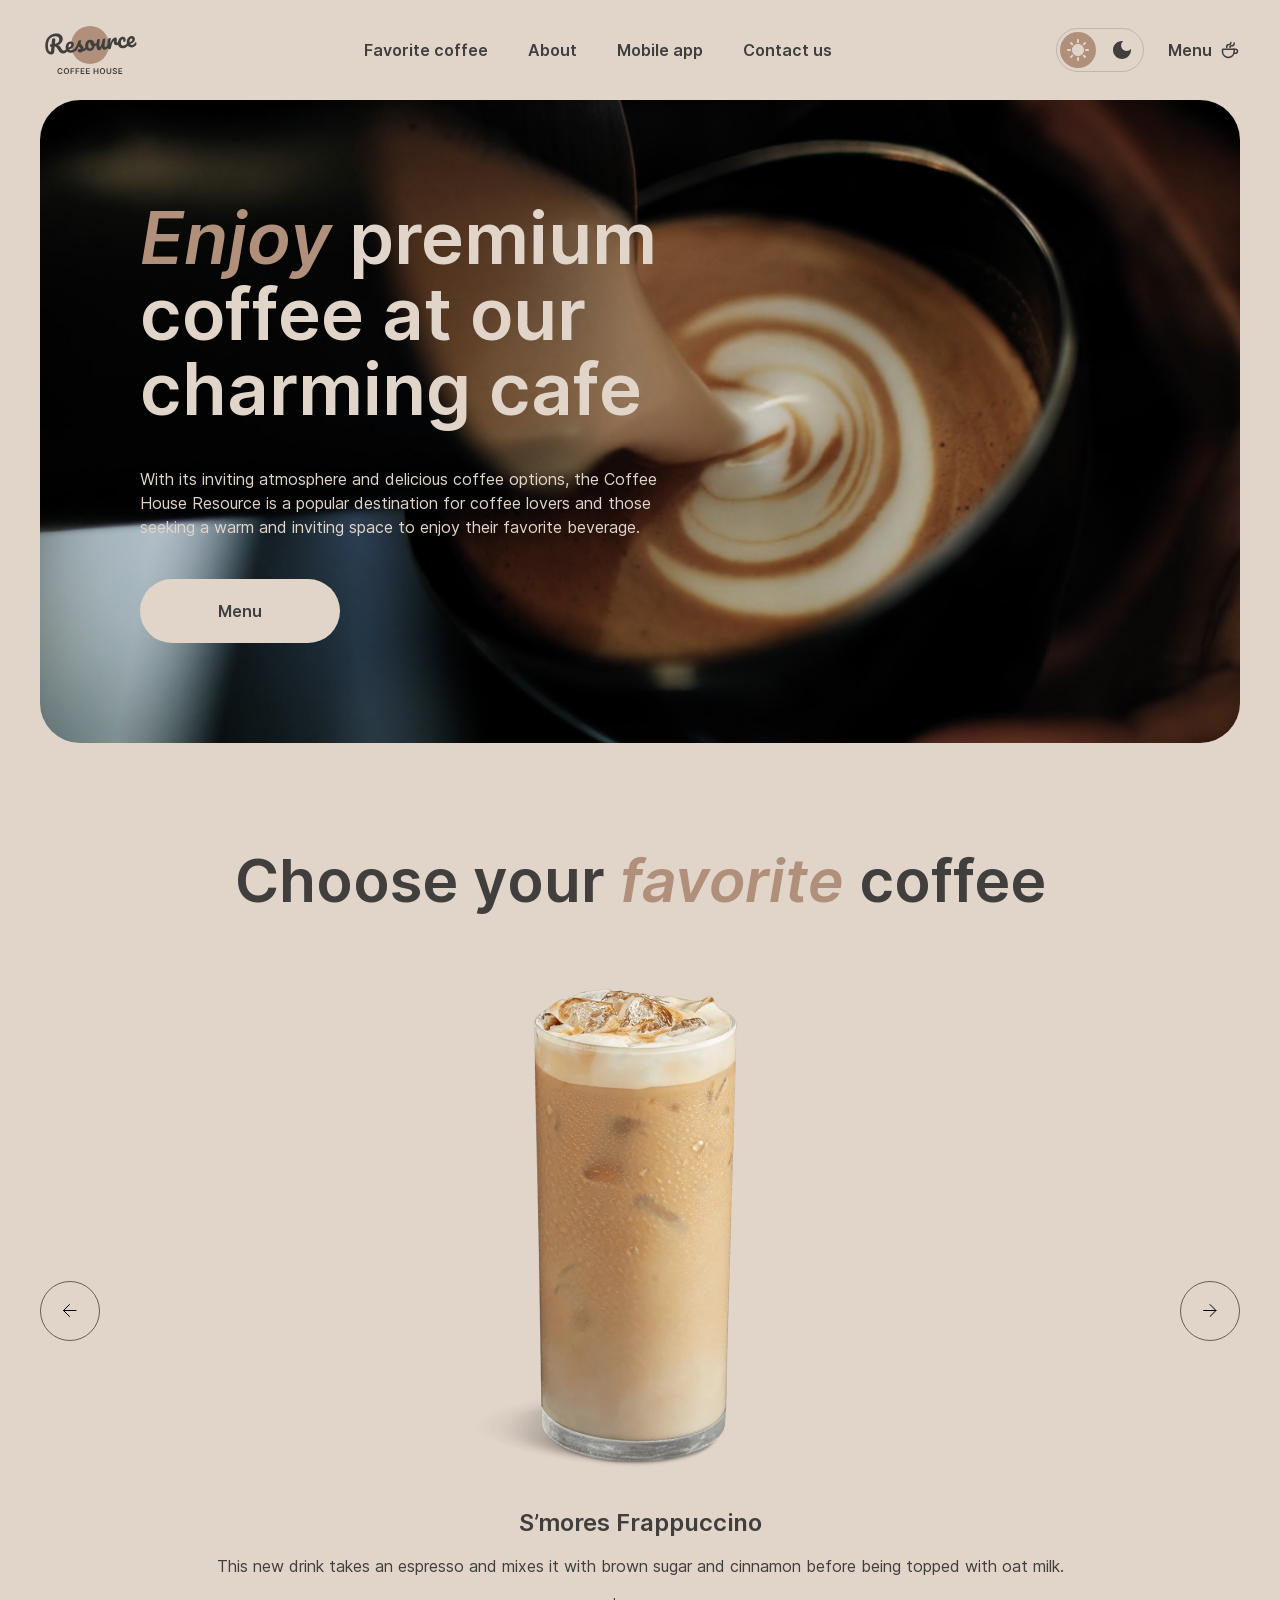
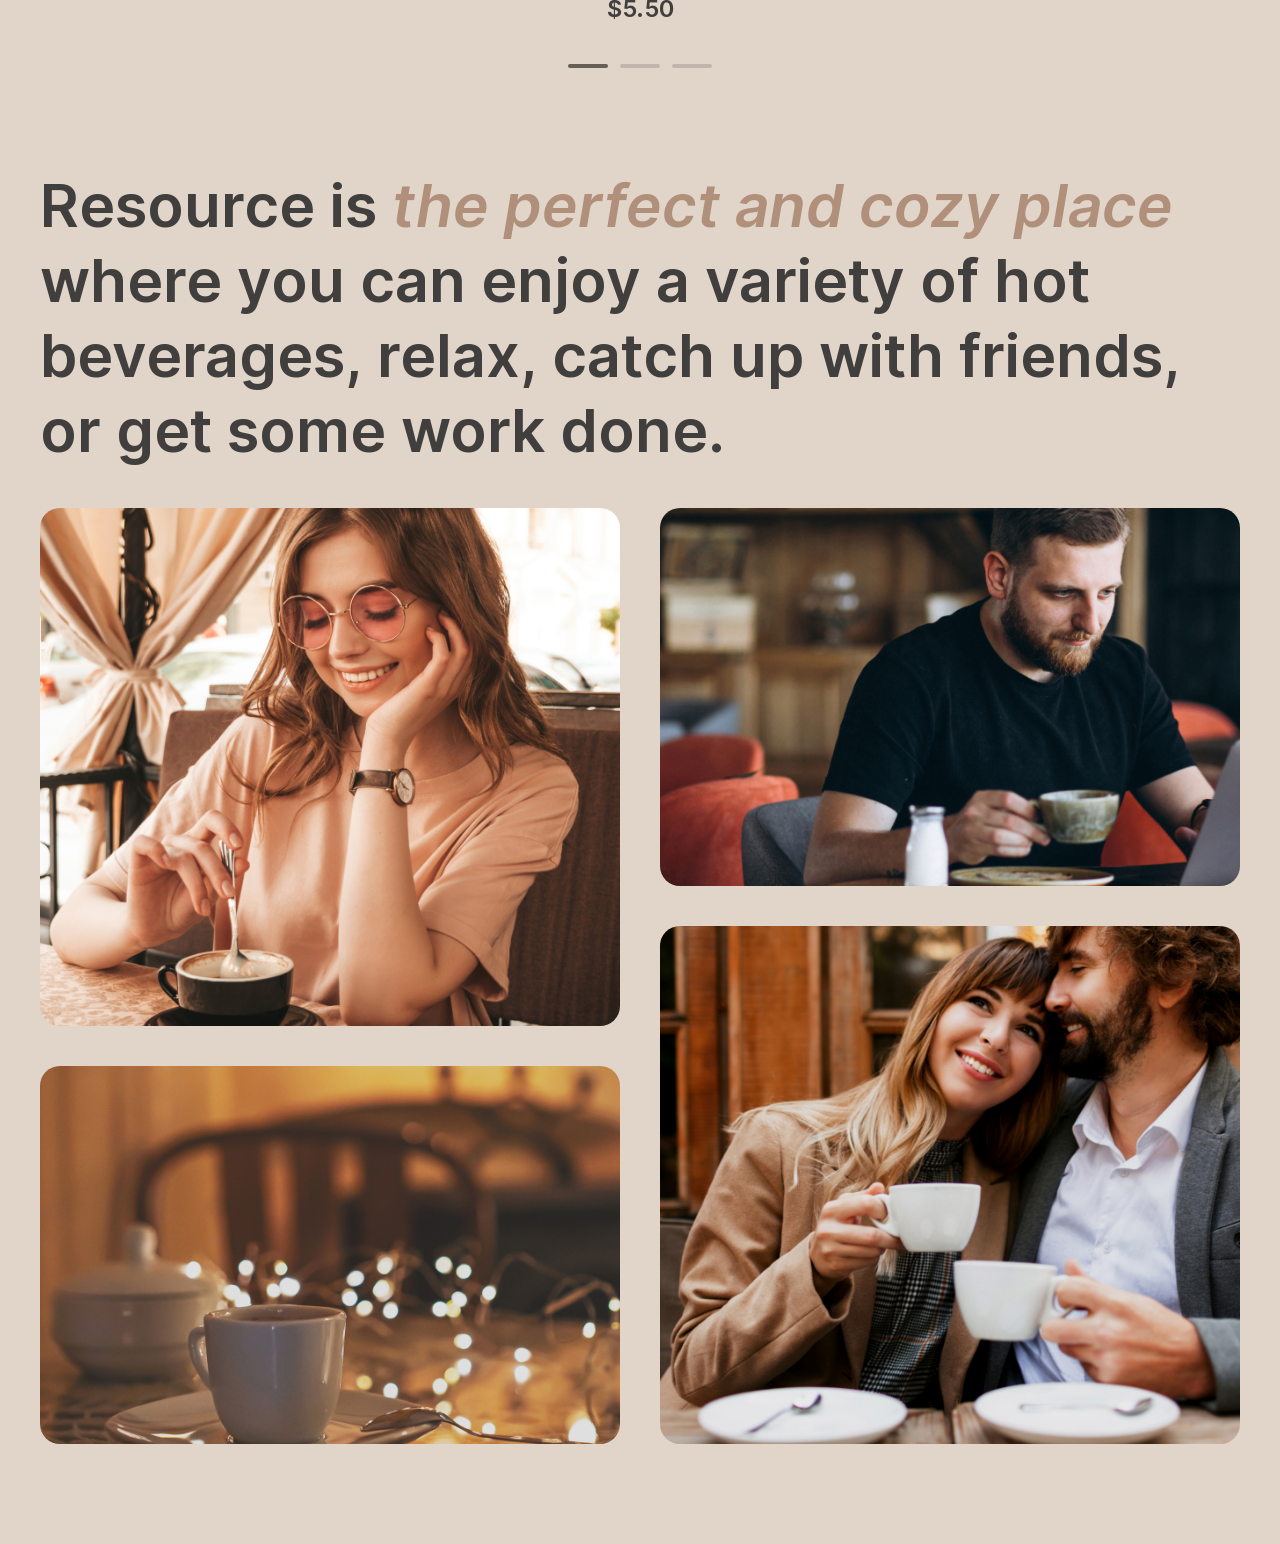
==== commit aebe2eed: "feat: add about section" ====
--- a/index.html
+++ b/index.html
@@ -251,7 +251,7 @@
         </div>
       </section>
 
-      <section class="slider">
+      <section class="slider" id="favorite">
         <div class="container">
           <h2 class="slider__title">
             Choose your <span>favorite</span> coffee
@@ -356,10 +356,63 @@
         </div>
       </section>
 
-      <section class="about"></section>
-      <section class="modile-app"></section>
+      <section class="about" id="about">
+        <div class="container">
+          <p class="about__text">
+            Resource is <span>the perfect and cozy place</span> where you can
+            enjoy a variety of hot beverages, relax, catch up with friends, or
+            get some work done.
+          </p>
+
+          <div class="about__grid">
+            <div class="about__column">
+              <div class="about__image about__image--tall">
+                <img
+                  src="./assets/images/main-page/about-1.jpg"
+                  alt="A woman in a café with a cup of coffee"
+                  loading="lazy"
+                  width="726"
+                  height="726"
+                />
+              </div>
+              <div class="about__image about__image--wide">
+                <img
+                  src="./assets/images/main-page/about-2.jpg"
+                  alt="A man in a café with a cup of coffee"
+                  loading="lazy"
+                  width="726"
+                  height="726"
+                />
+              </div>
+            </div>
+
+            <div class="about__column">
+              <div class="about__image about__image--wide">
+                <img
+                  src="./assets/images/main-page/about-3.jpg"
+                  alt="A cup of coffee, sugar, and a string of lights on the table"
+                  loading="lazy"
+                  width="726"
+                  height="726"
+                />
+              </div>
+              <div class="about__image about__image--tall">
+                <img
+                  src="./assets/images/main-page/about-4.jpg"
+                  alt="A man and a woman with cups of coffee in their hands"
+                  loading="lazy"
+                  width="726"
+                  height="726"
+                />
+              </div>
+            </div>
+          </div>
+        </div>
+      </section>
+
+      <section class="modile-app" id="mobile-app"></section>
     </main>
 
-    <footer class="footer"></footer>
+    <footer class="footer" id="contacts"></footer>
   </body>
 </html>
--- a/styles.css
+++ b/styles.css
@@ -443,6 +443,56 @@
 }
 /* Slider end */
 
+/* About start */
+.about {
+  padding-bottom: 100px;
+}
+
+.about__text {
+  font-weight: 600;
+  font-size: 60px;
+  line-height: 125%;
+  margin-bottom: 40px;
+}
+
+.about__text span {
+  font-style: italic;
+  color: var(--text-accent);
+}
+
+.about__grid {
+  display: flex;
+  gap: 40px;
+}
+
+.about__column {
+  display: flex;
+  flex-direction: column;
+  gap: 40px;
+}
+
+.about__image {
+  border-radius: 20px;
+  overflow: hidden;
+}
+
+.about__image--tall {
+  aspect-ratio: 660 / 590;
+}
+
+.about__image--wide {
+  aspect-ratio: 660 / 430;
+}
+
+.about__image img {
+  width: 100%;
+  height: 100%;
+  object-fit: cover;
+  transform: scale(1.1);
+  transition: transform 0.4s ease;
+}
+/* About end */
+
 @media (hover: hover) {
   /* Header start */
   :root:not([data-theme="light"]) .theme-switch:hover .theme-switch__icon--sun {
@@ -487,6 +537,12 @@
     border-color: var(--bg-container);
   }
   /* Slider end */
+
+  /* About start */
+  .about__image:hover img {
+    transform: scale(1);
+  }
+  /* About end */
 }
 
 @media (max-width: 52em) {
@@ -539,6 +595,21 @@
     opacity: 1;
   }
   /* Hero end */
+
+  /* About start */
+  .about__grid {
+    flex-direction: column;
+  }
+
+  .about__image--wide {
+    display: none;
+  }
+
+  .about__image--tall {
+    aspect-ratio: auto;
+    height: 590px;
+  }
+  /* About end */
 }
 
 @media (max-width: 47em) {
@@ -580,4 +651,10 @@
   }
 
   /* Slider end */
-}
+
+  /* About start */
+  .about__text {
+    font-size: 32px;
+  }
+  /* About end */
+}
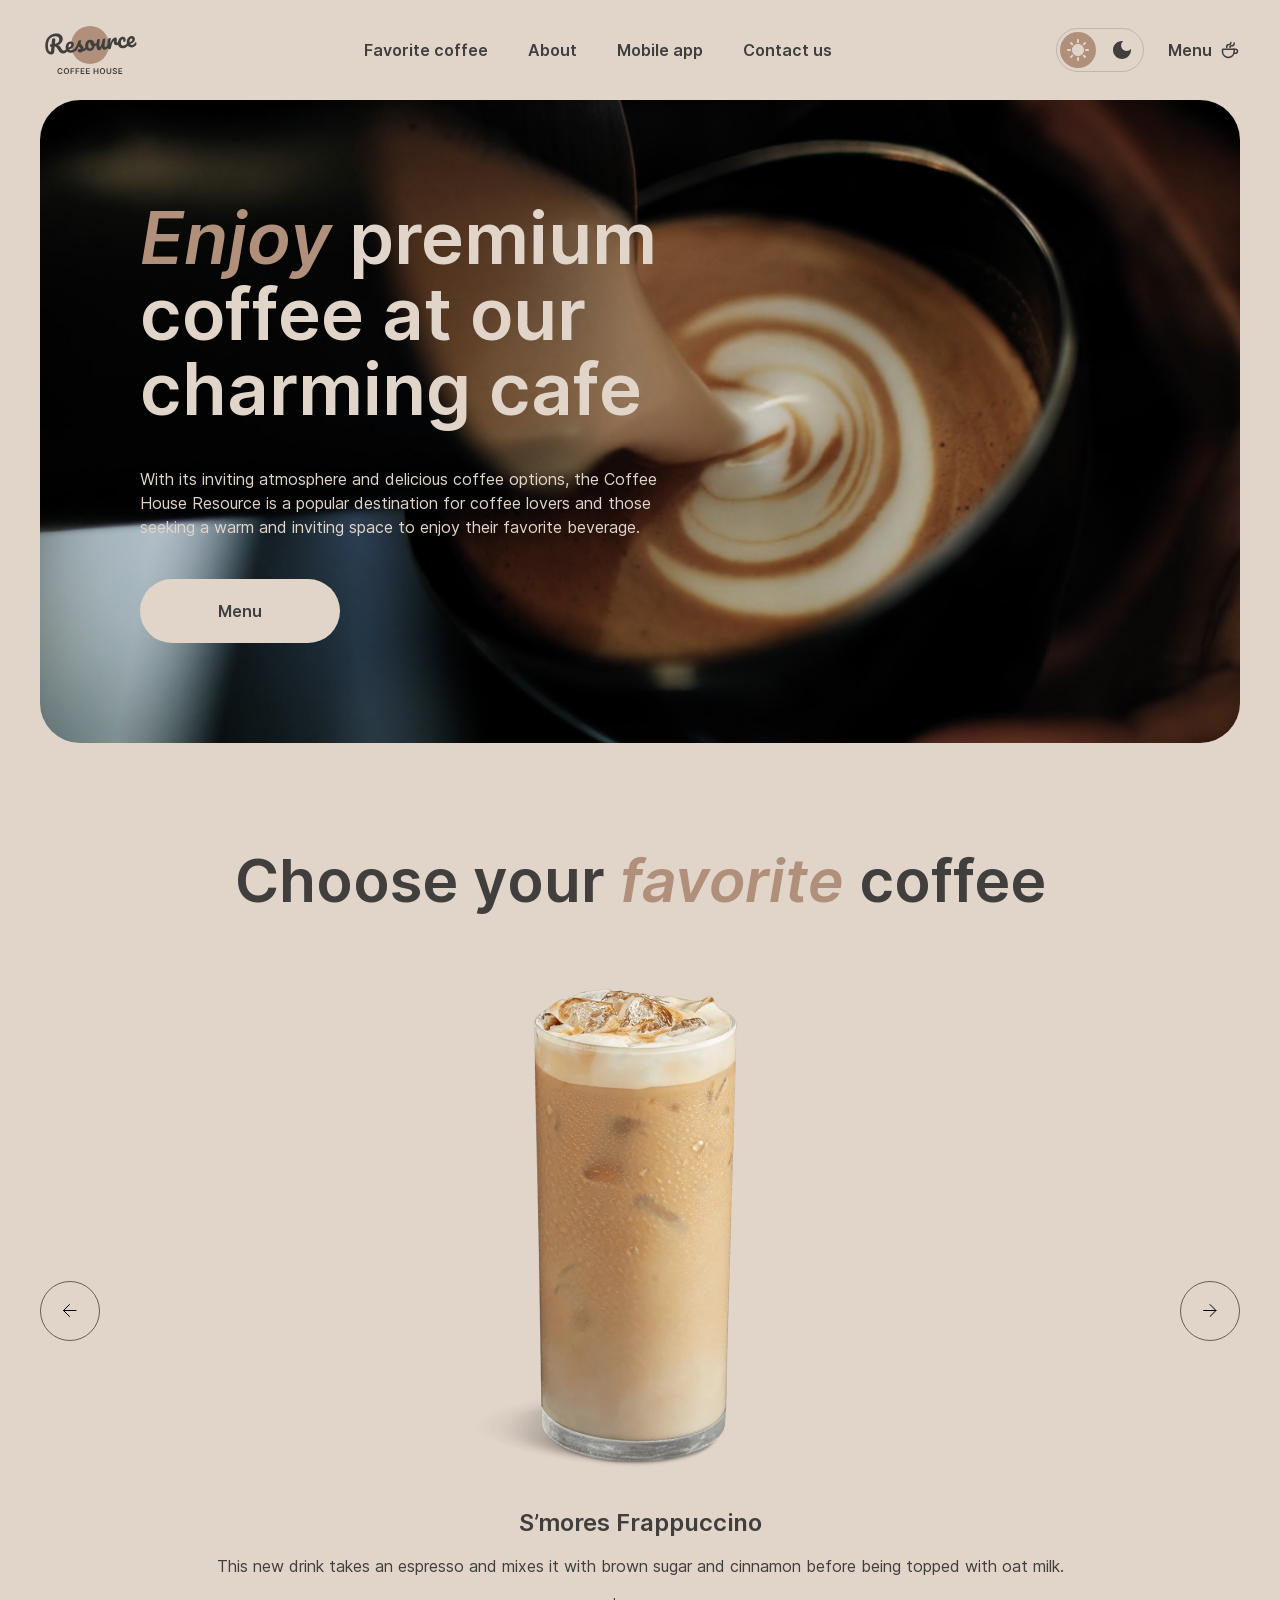
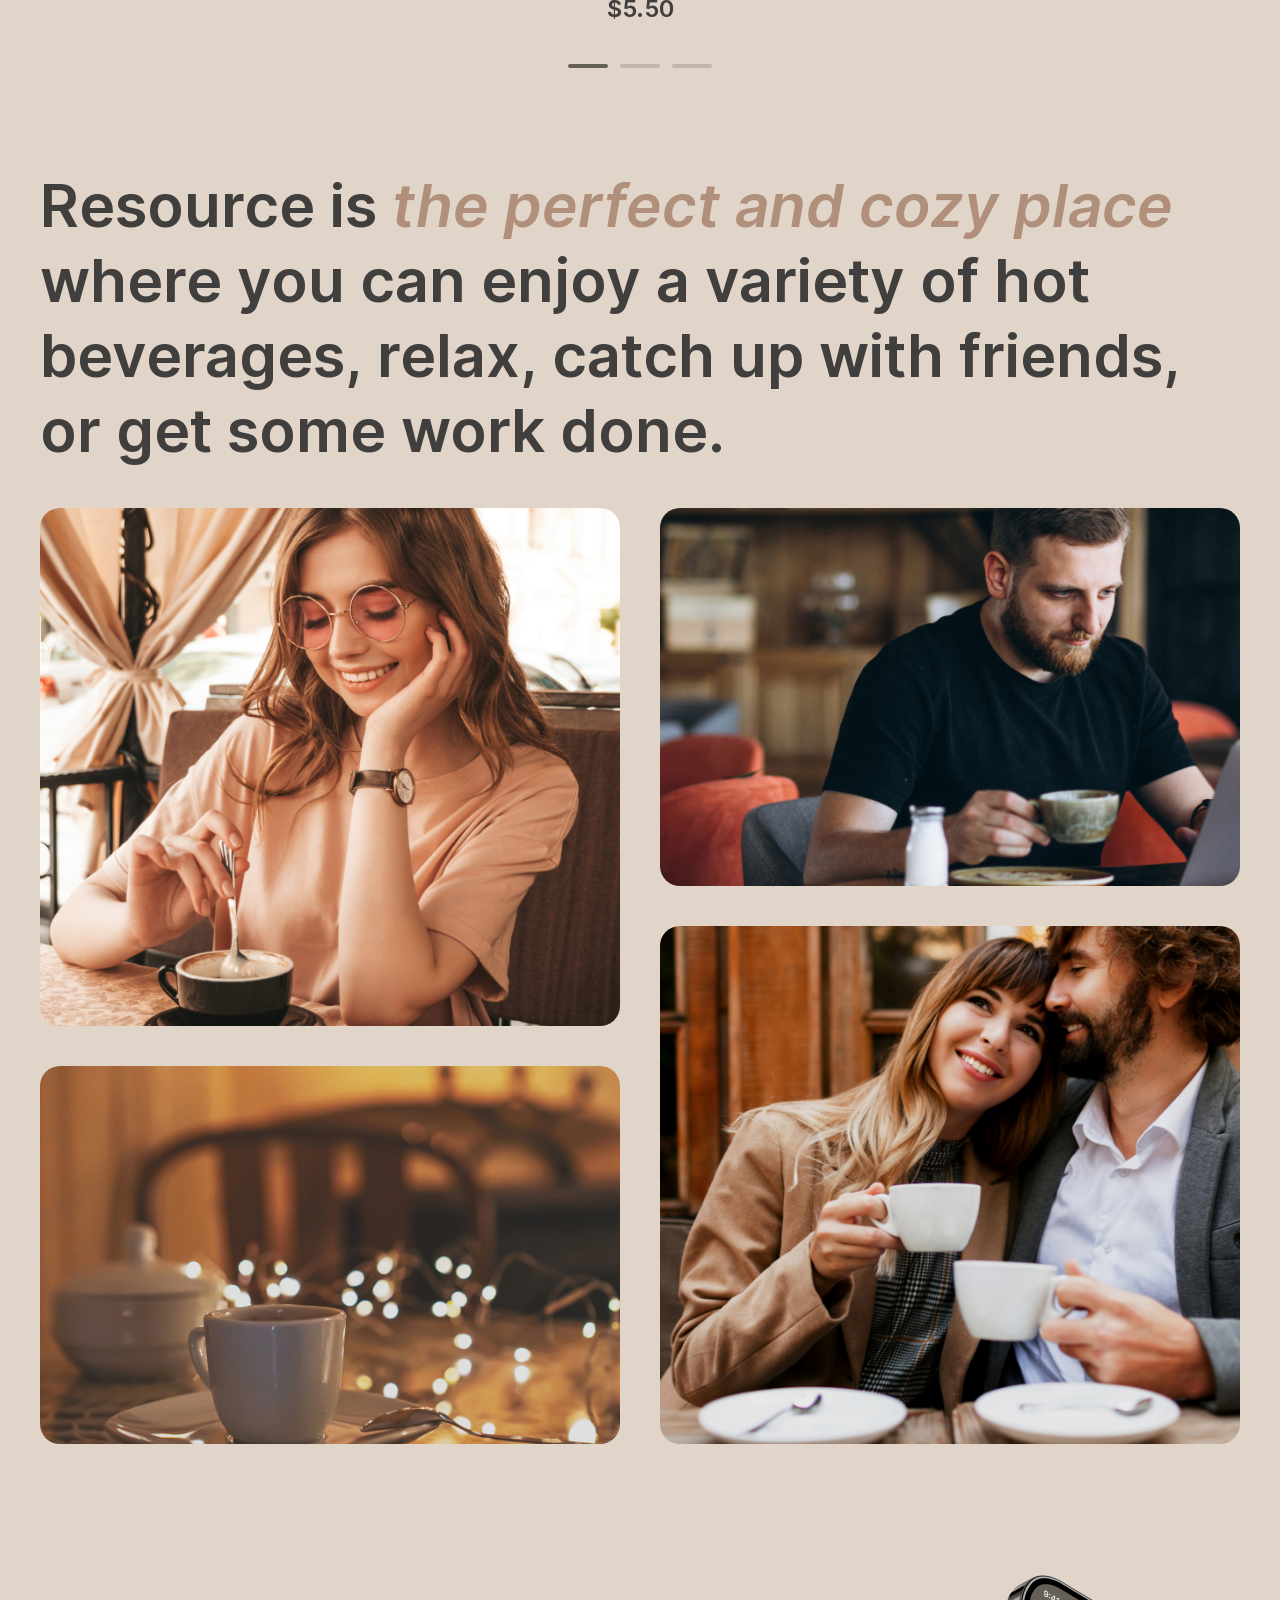
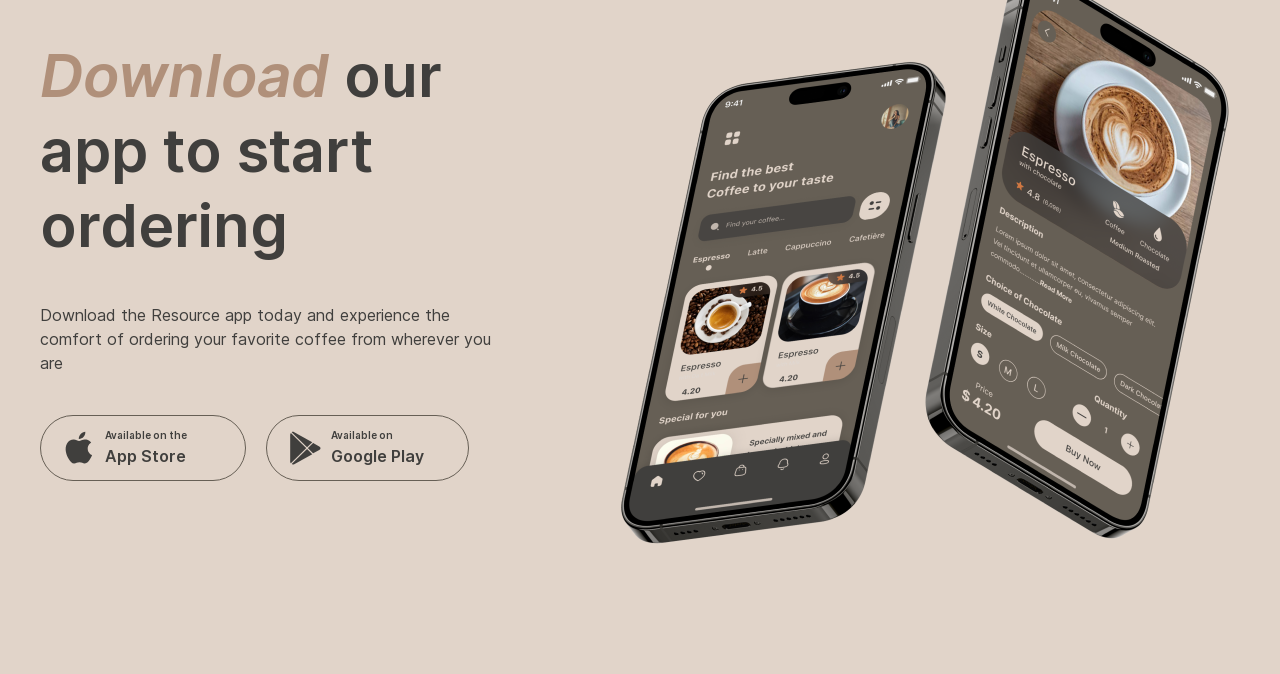
==== commit be99521b: "feat: add mobile-app section" ====
--- a/index.html
+++ b/index.html
@@ -410,7 +410,96 @@
         </div>
       </section>
 
-      <section class="modile-app" id="mobile-app"></section>
+      <section class="modile-app" id="mobile-app">
+        <div class="container modile-app__container">
+          <div class="modile-app__content">
+            <h2 class="modile-app__title">
+              <span>Download</span> our app to start ordering
+            </h2>
+            <p class="modile-app__description">
+              Download the Resource app today and experience the comfort of
+              ordering your favorite coffee from wherever you are
+            </p>
+            <div class="modile-app__links">
+              <a
+                class="modile-app__link"
+                href="https://apps.apple.com/"
+                target="_blank"
+              >
+                <svg
+                  width="36"
+                  height="36"
+                  viewBox="0 0 36 36"
+                  fill="none"
+                  aria-hidden="true"
+                >
+                  <path
+                    d="M26.7073 18.6307C26.6704 14.6324 30.065 12.6872 30.2203 12.5966C28.2977 9.86366 25.3178 9.49026 24.2707 9.46048C21.7679 9.20369 19.3403 10.9206 18.0654 10.9206C16.765 10.9206 14.8017 9.48529 12.6858 9.52747C9.96293 9.56841 7.41566 11.1055 6.0186 13.4923C3.13542 18.359 5.28572 25.5108 8.04802 29.4446C9.42981 31.3712 11.0444 33.5223 13.1578 33.4466C15.2254 33.3635 15.9978 32.1614 18.4929 32.1614C20.9651 32.1614 21.6903 33.4466 23.8457 33.3983C26.0647 33.3635 27.4618 31.463 28.7952 29.519C30.392 27.3108 31.0333 25.1362 31.0588 25.0245C31.0066 25.0071 26.7493 23.4229 26.7073 18.6307Z"
+                    fill="currentColor"
+                  />
+                  <path
+                    d="M22.6357 6.87268C23.7477 5.51675 24.5086 3.67205 24.2974 1.80005C22.6879 1.86952 20.675 2.88554 19.5159 4.21169C18.4903 5.38029 17.5742 7.29571 17.8109 9.097C19.6189 9.2285 21.4753 8.20752 22.6357 6.87268Z"
+                    fill="currentColor"
+                  />
+                </svg>
+
+                <div class="modile-app__texts">
+                  <span class="modile-app__text modile-app__text--small"
+                    >Available on the</span
+                  >
+                  <span class="modile-app__text">App Store</span>
+                </div>
+              </a>
+              <a
+                class="modile-app__link"
+                href="https://play.google.com/"
+                target="_blank"
+              >
+                <svg
+                  width="36"
+                  height="36"
+                  viewBox="0 0 36 36"
+                  fill="none"
+                  aria-hidden="true"
+                >
+                  <path
+                    d="M3.7558 3.20297C3.39335 3.57289 3.18359 4.14884 3.18359 4.89471V31.4994C3.18359 32.2453 3.39335 32.8212 3.7558 33.1911L3.84525 33.2723L19.1359 18.37V18.0181L3.84525 3.11575L3.7558 3.20297Z"
+                    fill="currentColor"
+                  />
+                  <path
+                    d="M26.0776 23.34L20.9863 18.37V18.0181L26.0837 13.0482L26.1979 13.1128L32.2345 16.4617C33.9573 17.4121 33.9573 18.976 32.2345 19.9324L26.1979 23.2753L26.0776 23.34V23.34Z"
+                    fill="currentColor"
+                  />
+                  <path
+                    d="M25.2733 24.2007L20.0617 19.1195L4.68164 34.1166C5.25384 34.7031 6.18695 34.7737 7.24807 34.1873L25.2733 24.2007"
+                    fill="currentColor"
+                  />
+                  <path
+                    d="M25.2733 12.1876L7.24807 2.20103C6.18695 1.62058 5.25384 1.69125 4.68164 2.27772L20.0617 17.2688L25.2733 12.1876Z"
+                    fill="currentColor"
+                  />
+                </svg>
+
+                <div class="modile-app__texts">
+                  <span class="modile-app__text modile-app__text--small"
+                    >Available on</span
+                  >
+                  <span class="modile-app__text">Google Play</span>
+                </div>
+              </a>
+            </div>
+          </div>
+
+          <img
+            class="modile-app__image"
+            src="./assets/images/main-page/mobile-screens.png"
+            alt="Resource mobile app with a coffee ordering screen"
+            width="630"
+            height="630"
+            lazy="loading"
+          />
+        </div>
+      </section>
     </main>
 
     <footer class="footer" id="contacts"></footer>
--- a/styles.css
+++ b/styles.css
@@ -365,7 +365,7 @@
   width: 60px;
   height: 60px;
   flex-shrink: 0;
-  transition: background 0.2s ease, color 0.2s ease;
+  transition: background 0.2s ease, color 0.2s ease, border 0.2s ease;
 }
 
 :root:not([data-theme="light"]) .slider__prev-btn,
@@ -493,6 +493,86 @@
 }
 /* About end */
 
+/* Mobile-app start */
+.modile-app {
+  padding-bottom: 100px;
+}
+
+.modile-app__container {
+  display: flex;
+  align-items: center;
+  gap: 100px;
+}
+
+.modile-app__content {
+  display: flex;
+  flex-direction: column;
+  align-items: start;
+  max-width: 630px;
+  gap: 40px;
+}
+
+.modile-app__title {
+  font-weight: 600;
+  font-size: 60px;
+  line-height: 125%;
+}
+
+.modile-app__title span {
+  font-style: italic;
+  color: var(--text-accent);
+}
+
+.modile-app__description {
+  font-weight: 400;
+  line-height: 150%;
+}
+
+.modile-app__links {
+  display: flex;
+  gap: 20px;
+}
+
+.modile-app__link {
+  display: flex;
+  align-items: center;
+  gap: 8px;
+  border: 1px solid var(--bg-container);
+  border-radius: 100px;
+  background: transparent;
+  padding: 12px 44px 12px 20px;
+  transition: background 0.2s ease, color 0.2s ease, border 0.2s ease;
+}
+
+:root:not([data-theme="light"]) .modile-app__link {
+  border-color: var(--border-inverse);
+}
+
+.modile-app__link:first-child {
+  padding-right: 58px;
+}
+
+.modile-app__texts {
+  display: flex;
+  flex-direction: column;
+  gap: 2px;
+}
+
+.modile-app__text {
+  line-height: 150%;
+  font-weight: 600;
+}
+
+.modile-app__text--small {
+  font-size: 10px;
+  line-height: 140%;
+}
+
+.modile-app__image {
+  height: auto;
+}
+/* Mobile-app end */
+
 @media (hover: hover) {
   /* Header start */
   :root:not([data-theme="light"]) .theme-switch:hover .theme-switch__icon--sun {
@@ -543,6 +623,30 @@
     transform: scale(1);
   }
   /* About end */
+
+  /* Mobile-app start */
+  .modile-app__link:hover {
+    background: var(--bg-container);
+    color: var(--text-inverse);
+  }
+
+  :root:not([data-theme="light"]) .modile-app__link:hover {
+    border-color: var(--bg-container);
+  }
+  /* Mobile-app end */
+}
+
+@media (max-width: 79em) {
+  /* Mobile-app start */
+  .modile-app__container {
+    flex-direction: column;
+  }
+
+  .modile-app__content {
+    max-width: 100%;
+    align-self: start;
+  }
+  /* Mobile-app end */
 }
 
 @media (max-width: 52em) {
@@ -657,4 +761,22 @@
     font-size: 32px;
   }
   /* About end */
-}
+
+  /* Mobile-app start */
+  .modile-app__title {
+    font-size: 32px;
+  }
+  /* Mobile-app end */
+}
+
+@media (max-width: 31em) {
+  /* Mobile-app start */
+  .modile-app__links {
+    flex-direction: column;
+  }
+
+  .modile-app__container {
+    gap: 40px;
+  }
+  /* Mobile-app end */
+}
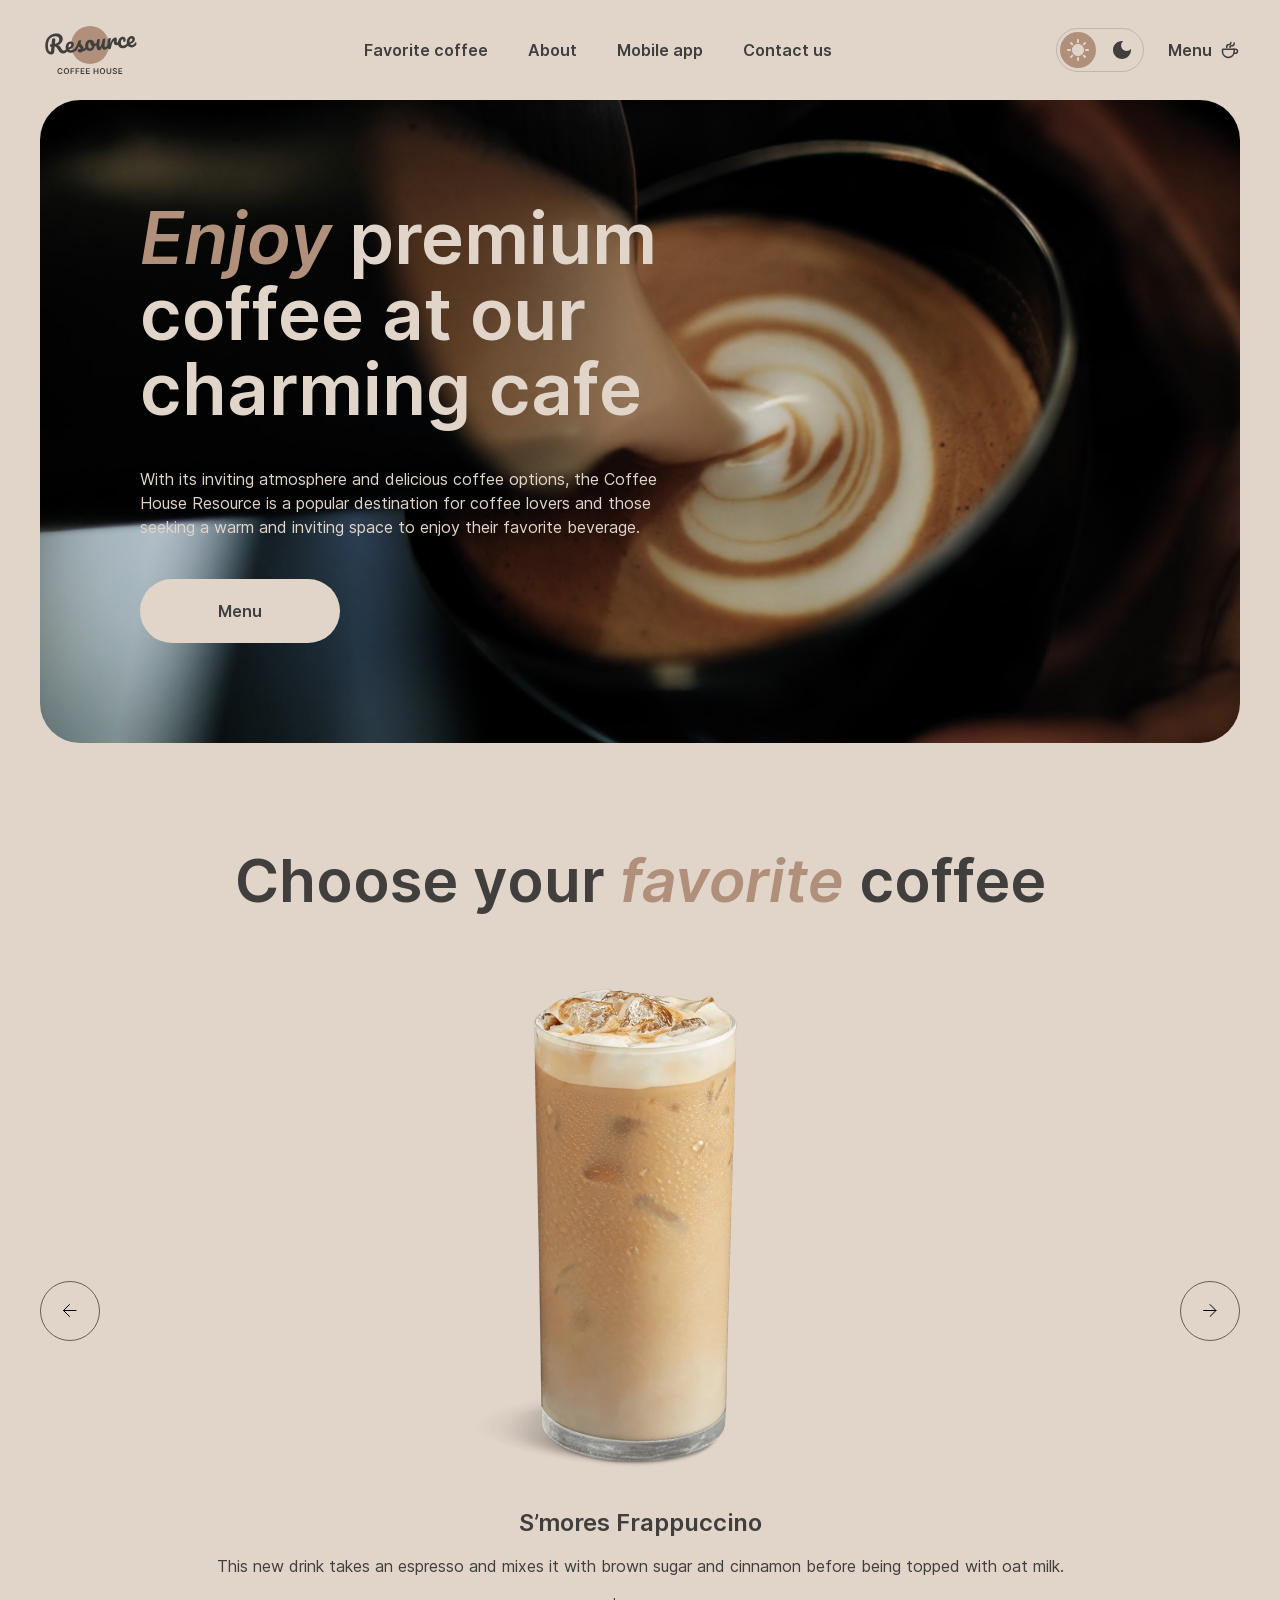
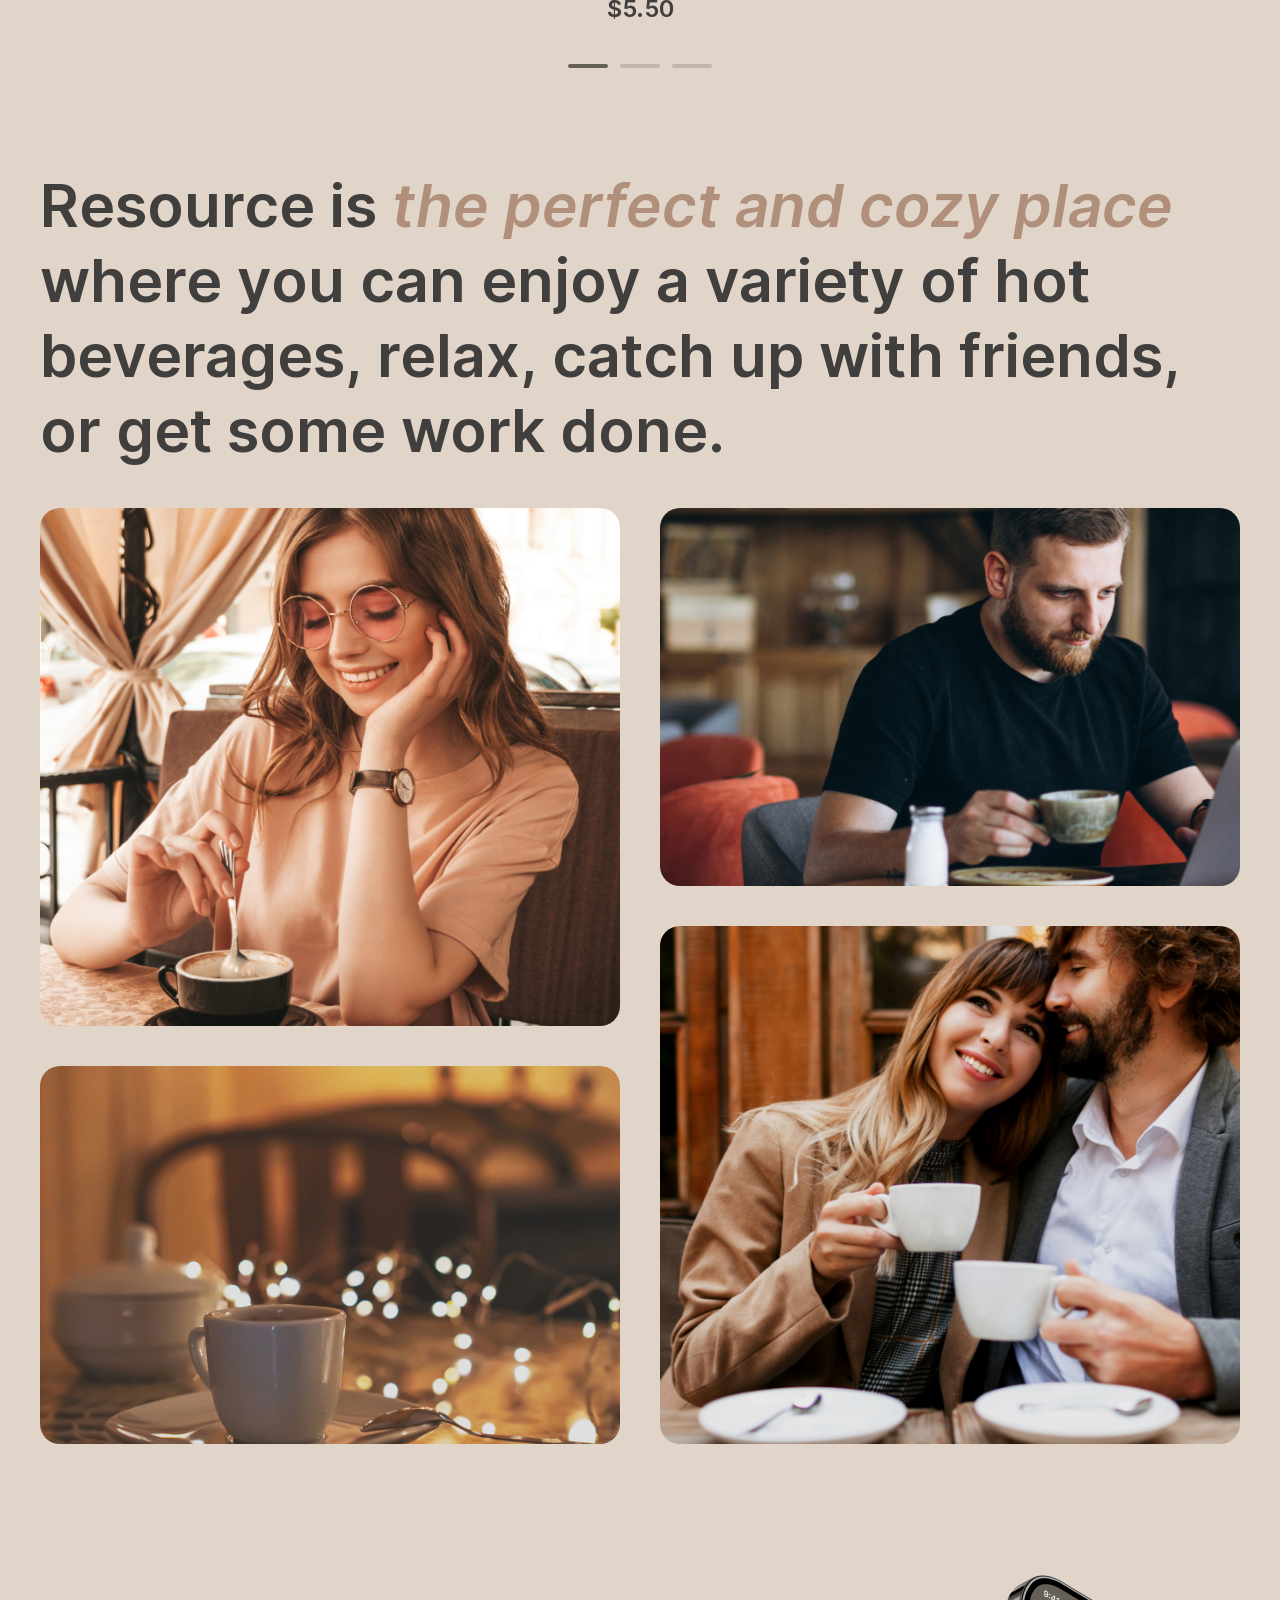
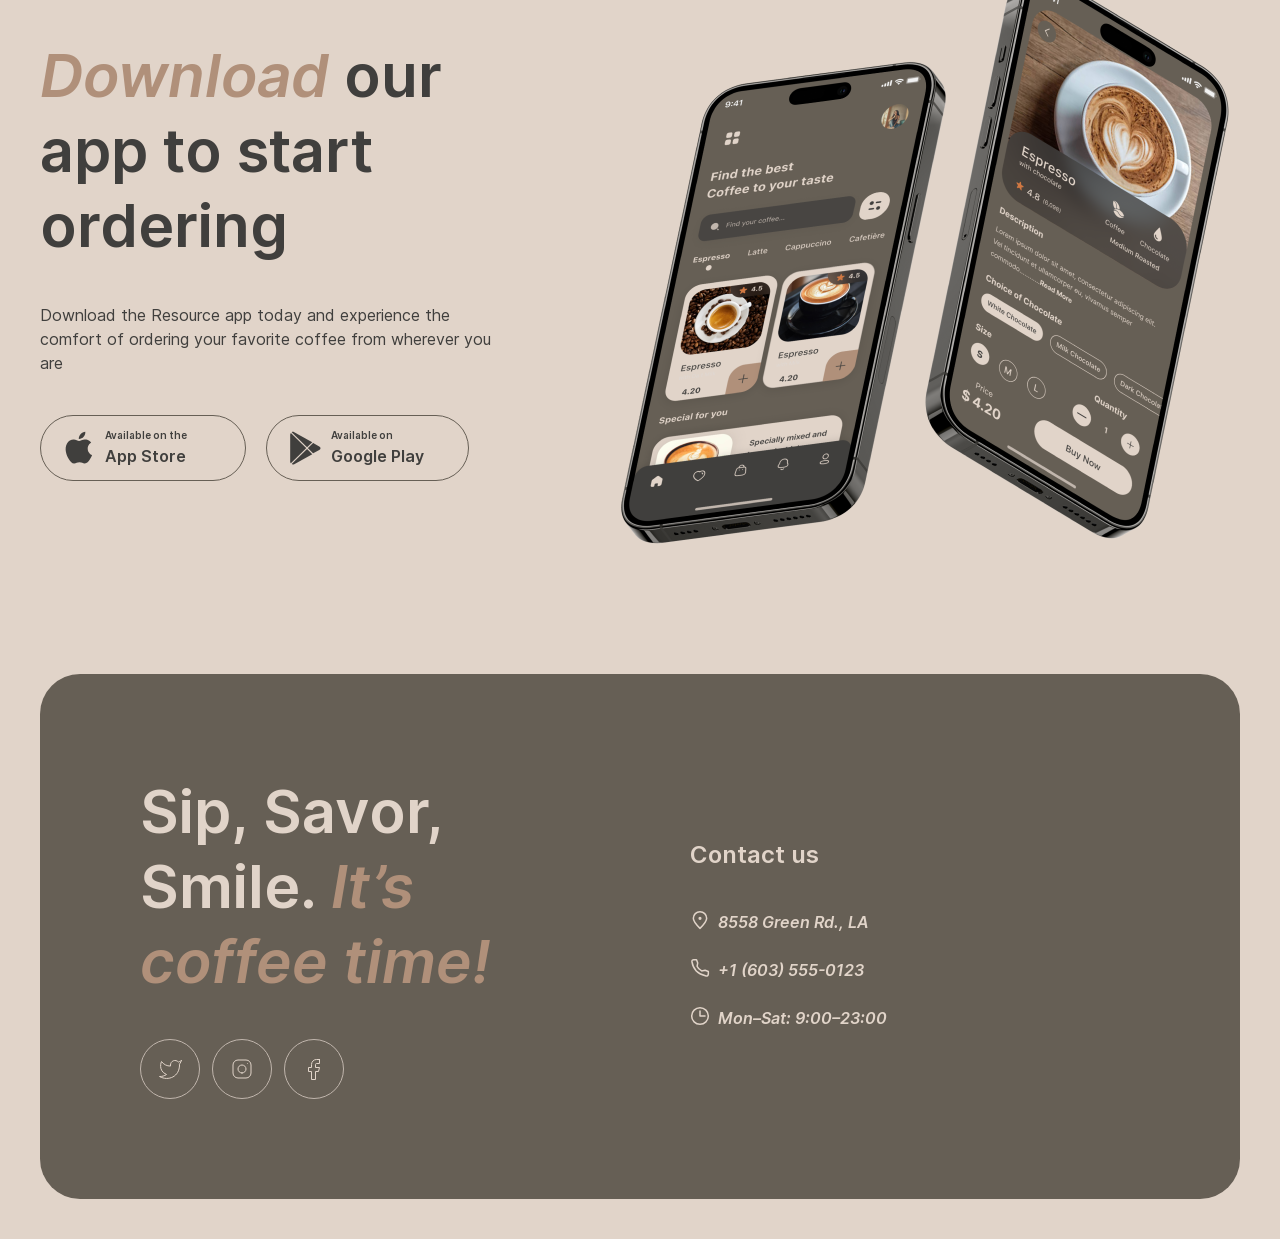
==== commit 9629db80: "feat: add footer" ====
--- a/index.html
+++ b/index.html
@@ -502,6 +502,171 @@
       </section>
     </main>
 
-    <footer class="footer" id="contacts"></footer>
+    <footer class="footer" id="contacts">
+      <div class="container">
+        <div class="footer__inner">
+          <div class="footer__brand">
+            <p class="footer__slogan">
+              Sip, Savor, Smile. <span>It’s coffee time!</span>
+            </p>
+            <ul class="footer__socials socials">
+              <li class="socials__item">
+                <a class="socials__link" href="https://x.com/">
+                  <svg
+                    width="23"
+                    height="19"
+                    viewBox="0 0 23 19"
+                    fill="none"
+                    aria-hidden="true"
+                  >
+                    <path
+                      d="M22.5 0.510056C22.5 0.510056 20.4821 1.70217 19.36 2.04006C18.7577 1.34757 17.9573 0.856748 17.067 0.633982C16.1767 0.411216 15.2395 0.467251 14.3821 0.794509C13.5247 1.12177 12.7884 1.70446 12.273 2.46377C11.7575 3.22309 11.4877 4.12239 11.5 5.04006V6.04006C9.74263 6.08562 8.00127 5.69587 6.43101 4.9055C4.86074 4.11513 3.51032 2.94869 2.5 1.51006C2.5 1.51006 -1.5 10.5101 7.5 14.5101C5.44053 15.908 2.98716 16.609 0.5 16.5101C9.5 21.5101 20.5 16.5101 20.5 5.01006C20.4991 4.73151 20.4723 4.45365 20.42 4.18006C21.4406 3.17355 22.5 0.510056 22.5 0.510056Z"
+                      stroke="currentColor"
+                      stroke-linecap="round"
+                      stroke-linejoin="round"
+                    />
+                  </svg>
+                </a>
+              </li>
+              <li class="socials__item">
+                <a class="socials__link" href="https://www.instagram.com/">
+                  <svg
+                    width="24"
+                    height="24"
+                    viewBox="0 0 24 24"
+                    fill="none"
+                    aria-hidden="true"
+                  >
+                    <path
+                      d="M12 16C14.2091 16 16 14.2091 16 12C16 9.79086 14.2091 8 12 8C9.79086 8 8 9.79086 8 12C8 14.2091 9.79086 16 12 16Z"
+                      stroke="currentColor"
+                      stroke-linecap="round"
+                      stroke-linejoin="round"
+                    />
+                    <path
+                      d="M3 16V8C3 5.23858 5.23858 3 8 3H16C18.7614 3 21 5.23858 21 8V16C21 18.7614 18.7614 21 16 21H8C5.23858 21 3 18.7614 3 16Z"
+                      stroke="currentColor"
+                    />
+                    <path
+                      d="M17.5 6.51L17.51 6.49889"
+                      stroke="currentColor"
+                      stroke-linecap="round"
+                      stroke-linejoin="round"
+                    />
+                  </svg>
+                </a>
+              </li>
+              <li class="socials__item">
+                <a class="socials__link" href="https://www.facebook.com/">
+                  <svg
+                    width="12"
+                    height="21"
+                    viewBox="0 0 12 21"
+                    fill="none"
+                    aria-hidden="true"
+                  >
+                    <path
+                      d="M11.5 0.5H8.5C7.17392 0.5 5.90215 1.02678 4.96447 1.96447C4.02678 2.90215 3.5 4.17392 3.5 5.5V8.5H0.5V12.5H3.5V20.5H7.5V12.5H10.5L11.5 8.5H7.5V5.5C7.5 5.23478 7.60536 4.98043 7.79289 4.79289C7.98043 4.60536 8.23478 4.5 8.5 4.5H11.5V0.5Z"
+                      stroke="currentColor"
+                      stroke-linecap="round"
+                      stroke-linejoin="round"
+                    />
+                  </svg>
+                </a>
+              </li>
+            </ul>
+          </div>
+          <div class="footer__contacts contacts">
+            <h2 class="contacts__heading">Contact us</h2>
+            <address class="contacts__list">
+              <ul class="contacts__items">
+                <li class="contacts__item">
+                  <a
+                    class="contacts__link"
+                    href="https://maps.app.goo.gl/3C2wxLvZA4bADQR47"
+                    target="_blank"
+                  >
+                    <svg
+                      width="20"
+                      height="20"
+                      viewBox="0 0 20 20"
+                      fill="none"
+                      aria-hidden="true"
+                    >
+                      <path
+                        d="M16.6663 8.33329C16.6663 12.0152 9.99967 18.3333 9.99967 18.3333C9.99967 18.3333 3.33301 12.0152 3.33301 8.33329C3.33301 4.65139 6.31778 1.66663 9.99967 1.66663C13.6816 1.66663 16.6663 4.65139 16.6663 8.33329Z"
+                        stroke="currentColor"
+                        stroke-width="1.5"
+                      />
+                      <path
+                        d="M10.0003 9.16667C10.4606 9.16667 10.8337 8.79357 10.8337 8.33333C10.8337 7.8731 10.4606 7.5 10.0003 7.5C9.54009 7.5 9.16699 7.8731 9.16699 8.33333C9.16699 8.79357 9.54009 9.16667 10.0003 9.16667Z"
+                        fill="currentColor"
+                        stroke="currentColor"
+                        stroke-width="1.5"
+                        stroke-linecap="round"
+                        stroke-linejoin="round"
+                      />
+                    </svg>
+                    <span>8558 Green Rd., LA</span></a
+                  >
+                </li>
+                <li class="contacts__item">
+                  <a class="contacts__link" href="tel:+16035550123">
+                    <svg
+                      width="20"
+                      height="20"
+                      viewBox="0 0 20 20"
+                      fill="none"
+                      aria-hidden="true"
+                    >
+                      <path
+                        d="M15.0984 12.2516L11.6665 12.9166C9.34845 11.7531 7.91654 10.4166 7.08321 8.33329L7.72483 4.89154L6.51197 1.66663L3.72946 1.66663C2.60191 1.66663 1.71466 2.59958 1.90108 3.71161C2.29888 6.08454 3.37231 10.0391 6.24987 12.9166C9.27338 15.9401 13.5661 17.3318 16.1378 17.9288C17.299 18.1983 18.3332 17.2908 18.3332 16.0988L18.3332 13.4843L15.0984 12.2516Z"
+                        stroke="currentColor"
+                        stroke-width="1.5"
+                        stroke-linecap="round"
+                        stroke-linejoin="round"
+                      />
+                    </svg>
+                    <span>+1 (603) 555-0123</span>
+                  </a>
+                </li>
+                <li class="contacts__item">
+                  <svg
+                    width="20"
+                    height="20"
+                    viewBox="0 0 20 20"
+                    fill="none"
+                    aria-hidden="true"
+                  >
+                    <g clip-path="url(#clip0_217_1736)">
+                      <path
+                        d="M10 5L10 10L15 10"
+                        stroke="currentColor"
+                        stroke-width="1.5"
+                        stroke-linecap="round"
+                        stroke-linejoin="round"
+                      />
+                      <path
+                        d="M10.0003 18.3333C14.6027 18.3333 18.3337 14.6023 18.3337 9.99996C18.3337 5.39759 14.6027 1.66663 10.0003 1.66663C5.39795 1.66663 1.66699 5.39759 1.66699 9.99996C1.66699 14.6023 5.39795 18.3333 10.0003 18.3333Z"
+                        stroke="currentColor"
+                        stroke-width="1.5"
+                        stroke-linecap="round"
+                        stroke-linejoin="round"
+                      />
+                    </g>
+                    <defs>
+                      <clipPath id="clip0_217_1736">
+                        <rect width="20" height="20" fill="white" />
+                      </clipPath>
+                    </defs>
+                  </svg>
+                  <span>Mon–Sat: 9:00–23:00</span>
+                </li>
+              </ul>
+            </address>
+          </div>
+        </div>
+      </div>
+    </footer>
   </body>
 </html>
--- a/styles.css
+++ b/styles.css
@@ -573,6 +573,102 @@
 }
 /* Mobile-app end */
 
+/* Footer start */
+.footer {
+  padding-bottom: 40px;
+}
+
+.footer__inner {
+  display: flex;
+  align-items: center;
+  gap: 100px;
+  border-radius: 40px;
+  padding: 100px;
+  background: var(--bg-container);
+}
+
+.footer__brand {
+  flex-basis: 50%;
+}
+
+.footer__slogan {
+  font-weight: 600;
+  font-size: 60px;
+  line-height: 125%;
+  color: var(--text-inverse);
+  margin-bottom: 40px;
+}
+
+.footer__slogan span {
+  font-style: italic;
+  color: var(--text-accent);
+}
+
+.footer__socials {
+  display: flex;
+  align-items: center;
+  gap: 12px;
+}
+
+.socials__link {
+  display: flex;
+  align-items: center;
+  justify-content: center;
+  width: 60px;
+  height: 60px;
+  border: 1px solid var(--border-primary);
+  border-radius: 100px;
+  color: var(--text-inverse);
+  transition: background 0.2s ease, color 0.2s ease, border 0.2s ease;
+}
+
+.contacts {
+  flex-basis: 50%;
+}
+
+.contacts__heading {
+  font-weight: 600;
+  font-size: 24px;
+  line-height: 125%;
+  color: var(--text-inverse);
+  margin-bottom: 40px;
+}
+
+.contacts__items {
+  display: flex;
+  flex-direction: column;
+  gap: 16px;
+}
+
+.contacts__link,
+.contacts__item {
+  position: relative;
+  display: flex;
+  gap: 8px;
+  font-weight: 600;
+  line-height: 150%;
+  color: var(--text-inverse);
+  padding-bottom: 4px;
+}
+
+.contacts__item {
+  align-self: start;
+}
+
+.contacts__link::before {
+  content: "";
+  position: absolute;
+  bottom: 0;
+  left: 0;
+  width: 100%;
+  height: 2px;
+  background-color: var(--text-inverse);
+  transform: scaleX(0);
+  transform-origin: left;
+  transition: transform 0.3s ease-in-out;
+}
+/* Footer end */
+
 @media (hover: hover) {
   /* Header start */
   :root:not([data-theme="light"]) .theme-switch:hover .theme-switch__icon--sun {
@@ -634,6 +730,23 @@
     border-color: var(--bg-container);
   }
   /* Mobile-app end */
+
+  /* Footer start */
+  .socials__link:hover {
+    background: var(--text-inverse);
+    color: var(--text-primary);
+  }
+
+  :root:not([data-theme="light"]) .socials__link:hover {
+    background: var(--bg-page);
+    color: var(--text-inverse);
+    border-color: var(--bg-page);
+  }
+
+  .contacts__link:hover::before {
+    transform: scaleX(100%);
+  }
+  /* Footer end */
 }
 
 @media (max-width: 79em) {
@@ -649,6 +762,23 @@
   /* Mobile-app end */
 }
 
+@media (max-width: 64em) {
+  /* Footer start */
+  .footer__inner {
+    padding-inline: 60px;
+  }
+  /* Footer end*/
+}
+
+@media (max-width: 60em) {
+  /* Footer start */
+  .footer__inner {
+    flex-direction: column;
+    align-items: start;
+  }
+  /* Footer end */
+}
+
 @media (max-width: 52em) {
   /* Header start */
   .menu__list {
@@ -714,6 +844,12 @@
     height: 590px;
   }
   /* About end */
+
+  /* Footer start */
+  .footer__brand {
+    max-width: 568px;
+  }
+  /* Footer end */
 }
 
 @media (max-width: 47em) {
@@ -767,6 +903,17 @@
     font-size: 32px;
   }
   /* Mobile-app end */
+
+  /* Footer start */
+  .footer__inner {
+    gap: 40px;
+    padding: 60px 16px;
+  }
+
+  .footer__slogan {
+    font-size: 32px;
+  }
+  /* Footer end*/
 }
 
 @media (max-width: 31em) {
@@ -779,4 +926,11 @@
     gap: 40px;
   }
   /* Mobile-app end */
-}
+
+  /* Footer start */
+
+  .footer__brand {
+    max-width: 316px;
+  }
+  /* Footer end*/
+}
